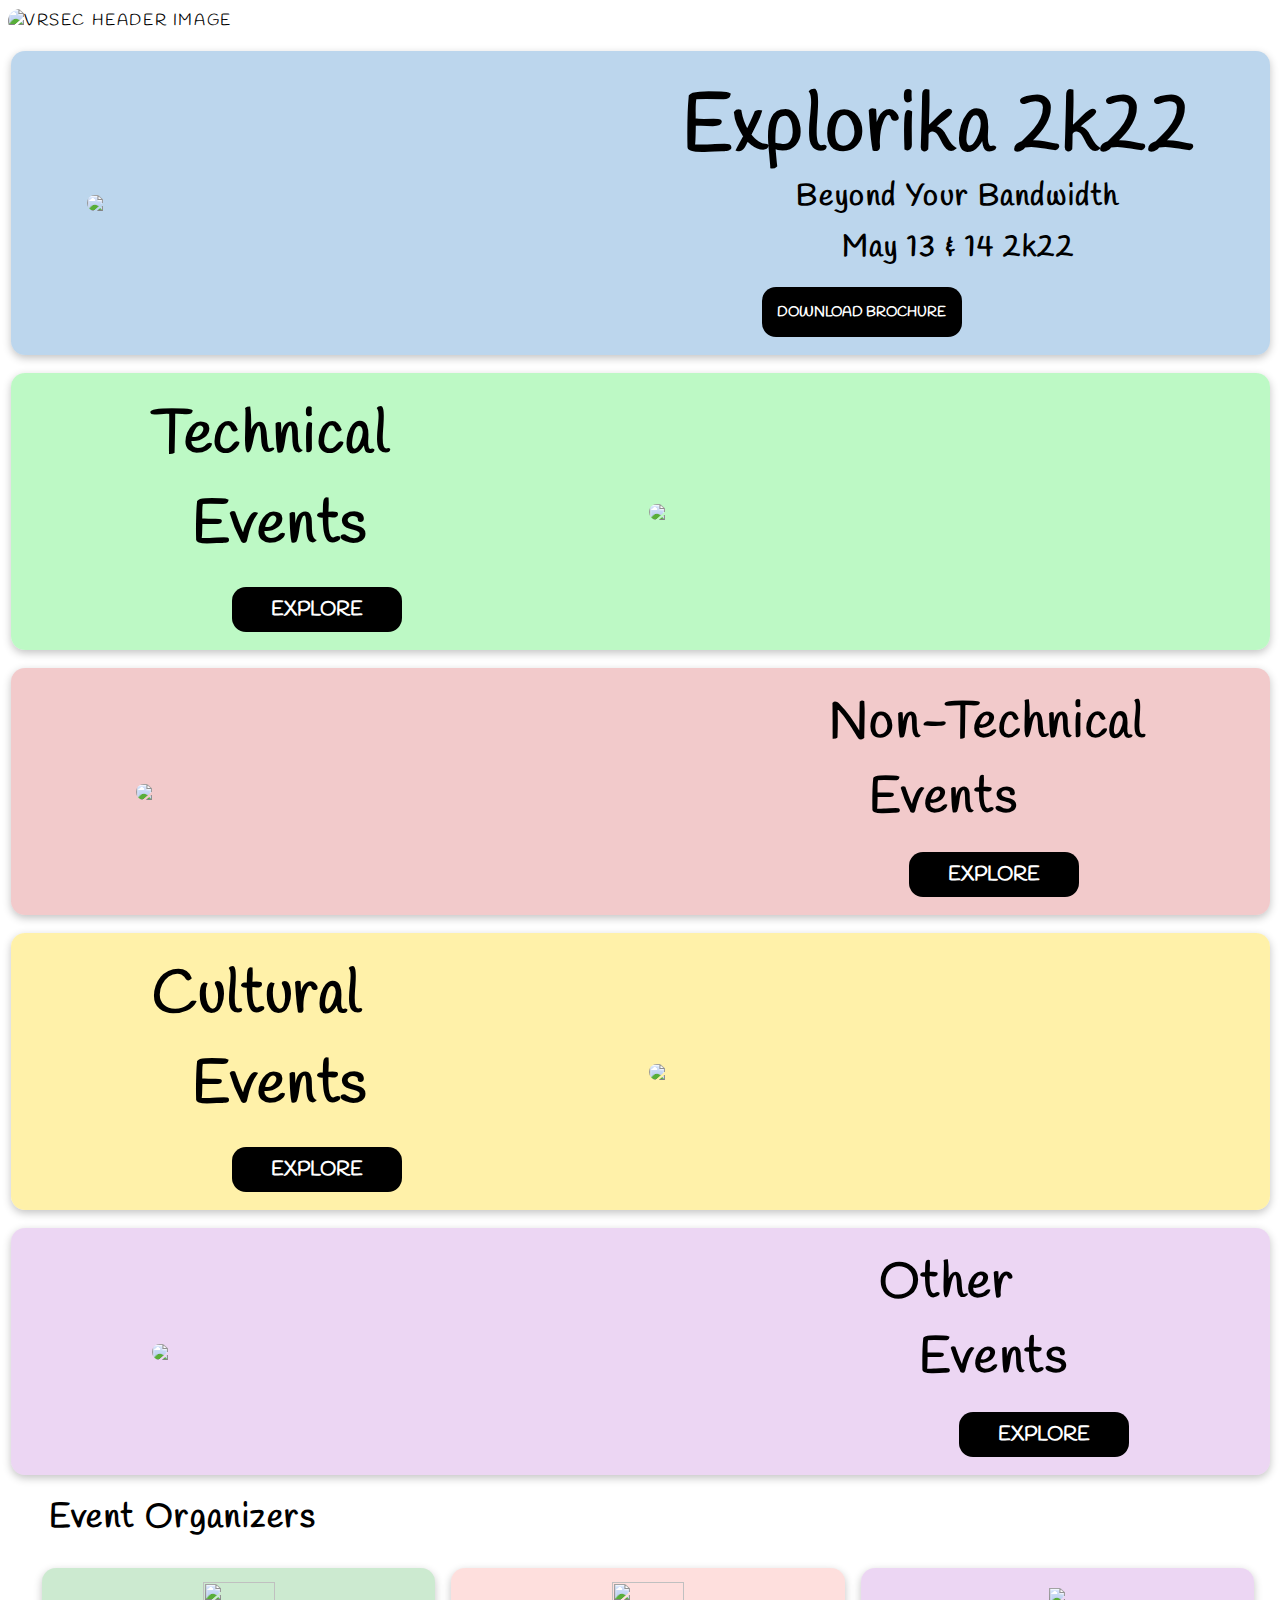
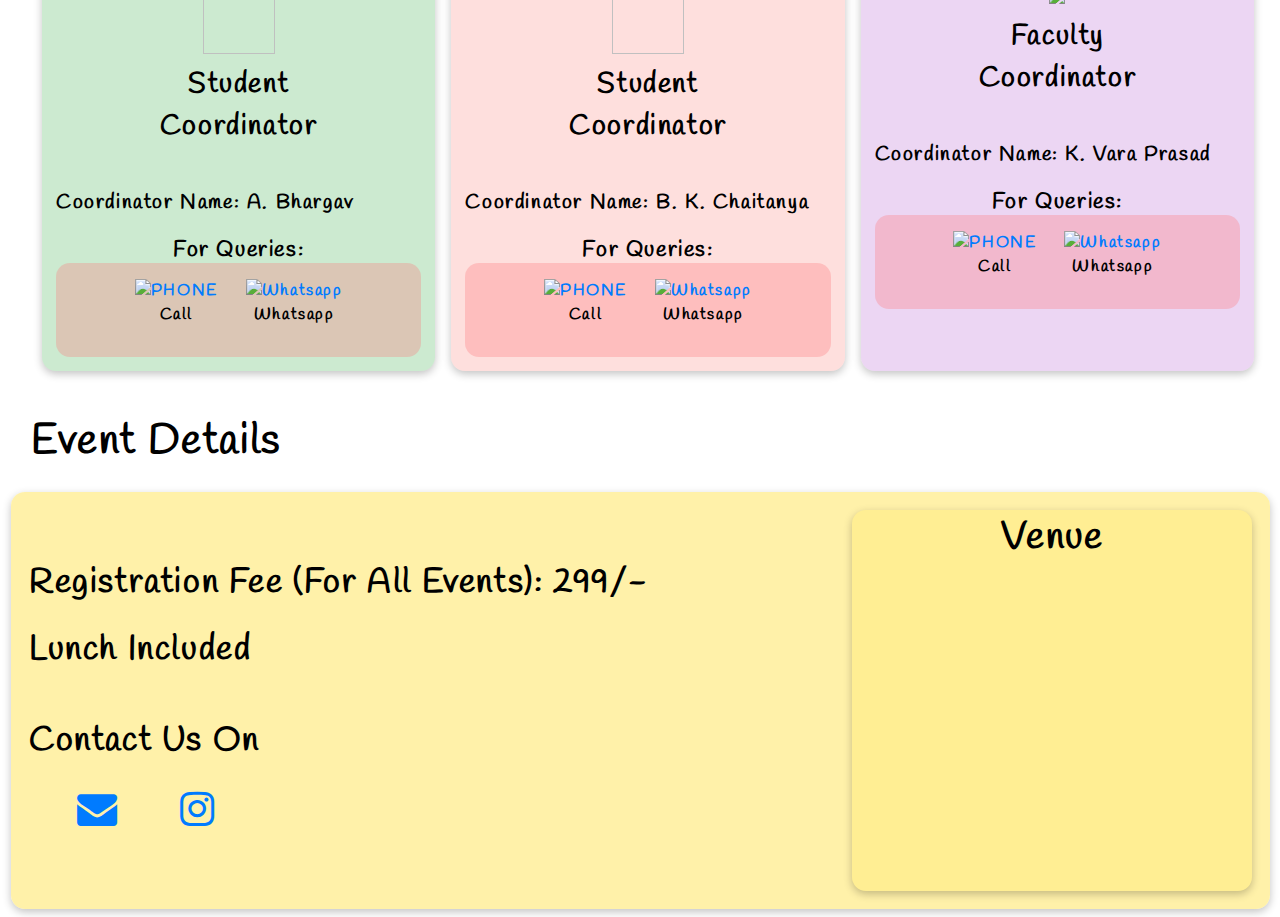
==== index.html @ aaa84efe "Update index.html" ====
<!DOCTYPE html>
<html lang="en">

<head>
    <meta charset="utf-8">
    <meta http-equiv="X-UA-Compatible" content="IE=edge">
    <script src="https://code.jquery.com/jquery-3.5.1.slim.min.js" integrity="sha384-DfXdz2htPH0lsSSs5nCTpuj/zy4C+OGpamoFVy38MVBnE+IbbVYUew+OrCXaRkfj" crossorigin="anonymous"></script>
    <script src="https://cdn.jsdelivr.net/npm/popper.js@1.16.1/dist/umd/popper.min.js" integrity="sha384-9/reFTGAW83EW2RDu2S0VKaIzap3H66lZH81PoYlFhbGU+6BZp6G7niu735Sk7lN" crossorigin="anonymous"></script>
    <script src="https://stackpath.bootstrapcdn.com/bootstrap/4.5.2/js/bootstrap.min.js" integrity="sha384-B4gt1jrGC7Jh4AgTPSdUtOBvfO8shuf57BaghqFfPlYxofvL8/KUEfYiJOMMV+rV" crossorigin="anonymous"></script>
    <link href="https://fonts.googleapis.com/icon?family=Material+Icons" rel="stylesheet">
    <link href="https://fonts.googleapis.com/css?family=Handlee" rel="stylesheet">
    <link rel="stylesheet" href="https://stackpath.bootstrapcdn.com/bootstrap/4.5.2/css/bootstrap.min.css" integrity="sha384-JcKb8q3iqJ61gNV9KGb8thSsNjpSL0n8PARn9HuZOnIxN0hoP+VmmDGMN5t9UJ0Z" crossorigin="anonymous">
    <link rel="stylesheet" href="https://cdnjs.cloudflare.com/ajax/libs/font-awesome/4.7.0/css/font-awesome.min.css">
    <link rel="icon" type="image/png" href="https://img.icons8.com/external-flaticons-lineal-color-flat-icons/64/000000/external-festive-filmmaking-flaticons-lineal-color-flat-icons.png">
    <link rel="stylesheet" href="styleshome.css">
    <title>EXPLORIKA 2K22</title>
</head>

<body>
    <div class="container1">
        <div>
            <a>
                <img alt='VRSEC HEADER IMAGE' src='https://blogger.googleusercontent.com/img/b/R29vZ2xl/AVvXsEiseJN3YlOg0szMYJtjhSxl8MMRbQJvWcuc4gnte_iqrexrRraMHjdnx_qke2piwVZI9RpwYdIj3yaXx3wtwtPIAVUpO06EJ_PEae1AbCoqxCRdgP6hBtqL8dFMpv-gBQtTqnFdGPZ5Mf1OXoybWykHv2mpd8AtCUH7AiaIv4mUp1xWMFlHX9UEsaFV/s16000/VRSEC_Main-Header45453.png'
                    class="header-footer-image" />
            </a>
        </div>
        <div class="container1 col">
            <div class="event-container" style="background: rgba(121, 173, 220, 0.5);">
                <div>
                    <img src="https://blogger.googleusercontent.com/img/b/R29vZ2xl/AVvXsEgK8hL9SvPHEc-A6uRZonkWLOx_7LtKXhK9jrqochSyz4puIkIk5JF-ebbLeUOtIyiDS8NS_JohdfRwV8HiBQOioJ1J7xPtxe4pwMIYhMvrQo_UdPm1yytleMgvtDGCsGF_cZJdPI_f6v-M1Nri8y6sW_BT9GVL7yX4rjSHxmKri-mbZIw_Ib8U8wz2/s16000/Untitled%20design%20(1).png"
                        class="explorika-image" />
                </div>
                <div>
                    <p class="explorika-heading">Explorika 2k22</p>
                    <p style="margin:-30px;"></p>
                    <p class="tagline"><span class="tab-space"></span>Beyond Your Bandwidth</p>
                    <p style="margin:-10px;"></p>
                    <p class="tagline"><span class="tab-space"></span>May 13 & 14 2k22</p>
                    <div>
                        <a href="#">
                            <span class="tab-space"></span><span class="tab-space"></span><button class="brochure-button">DOWNLOAD BROCHURE</button>
                        </a>
                    </div>

                </div>
            </div>

            <div class="event-container" style="background: rgba(173, 247, 182, 0.8);">
                <div>
                    <p class="technical-heading">Technical<br><span class="tab-space"></span>Events</p>
                    <div>
                        <a href="./technical.html">
                            <span class="tab-space"></span><span class="tab-space"></span><button class="register-button">EXPLORE</button>
                        </a>
                    </div>
                </div>
                <div>
                    <img src="https://blogger.googleusercontent.com/img/b/R29vZ2xl/AVvXsEjKWUaHV4GO7ZQwLr45RFNsDUI5sBO9aUvr-Qa7i0i-hpCYA282AewsdCykGqkQ-r_fELmYAek8sxG08w6-mrDBweGg7Tza8t5bQnLuYR0Xv6Bw9PBnLJXIhAMBdATmDAaWX2FBS8z6t67sh2sXWiRRAzpmnS2P5LeUMhoGO2HLof0LhhYj3sAd7pRc/s16000/Untitled%20(5157%20%C3%97%203438%20px).png"
                        class="explorika-image" />
                </div>
            </div>

            <div class="event-container" style="background: rgba(230, 149, 151, 0.5);">
                <div>
                    <img src="https://blogger.googleusercontent.com/img/b/R29vZ2xl/AVvXsEhtDLlL1c0ie-XWtRbZpXW5l4YiLq5dQcKr7Ydf5i2U7SjVHozJBL6mCwNxn_34yQZ10xJ3_vBli2dB15Tu_ZAnjcQAl9FbXPV_ajgYu6GWbz9xf8UsZF8gyJ0gi8OrkdT5c78sv59WxmDRHVr6jM79ylQYOkXxW8-FGAt_Ho0mRV0-UMMKvCQhxFX4/s16000/Untitled%20(5157%20%C3%97%203438%20px)%20(4).png"
                        class="explorika-image" />
                </div>
                <div>
                    <p class="technical-heading" style="font-size: 50px;">Non-Technical<br><span class="tab-space"></span>Events</p>
                    <div>
                        <a href="./non-technical.html">
                            <span class="tab-space"></span><span class="tab-space"></span><button class="register-button">EXPLORE</button>
                        </a>
                    </div>
                </div>
            </div>

            <div class="event-container" style="background: rgba(255, 238, 147, 0.8);">
                <div>
                    <p class="technical-heading">Cultural<br><span class="tab-space"></span>Events</p>
                    <div>
                        <a href="./cultural.html">
                            <span class="tab-space"></span><span class="tab-space"></span><button class="register-button">EXPLORE</button>
                        </a>
                    </div>
                </div>
                <div>
                    <img src="https://blogger.googleusercontent.com/img/b/R29vZ2xl/AVvXsEg-SY9p3i26j72lOrFMKHB3nO4034YtlfC79DdOHZO1A7LXErewjt48GOPnJo0AAXKamU8kOVN7HndVOskzKmmQTWGN2kGHhQgMBEaZyiiTaJyxKU9B-Bp3jpcMlasuNEUZdx160t7B_rGRtjQ6-L69RDzuO5l4nW_qYuW56Uqc6sMXp0Sm0ylnsm_Q/s16000/Untitled%20(5157%20%C3%97%203438%20px)%20(2).png"
                        class="explorika-image" />
                </div>
            </div>

            <div class="event-container" style="background: rgba(208, 153, 226, 0.4);">
                <div>
                    <img src="https://blogger.googleusercontent.com/img/b/R29vZ2xl/AVvXsEjPINajBgaovZsbRL4ZuzDicwOGWPdL5WfLnBbTNQbbEd6dJDODKmX6vSYGyQdgHXh7wvkCj0PaFAeQzskYZQ8HcQqtEJ8c-EiQYDJAYt3xV_rZXiTrlsUDhJijbvgazXsmulj0L6q6qUM33kM6_4I8CTf37n7PowMnCjFUSRKVYYgjf7Tv3NEi82ia/s16000/Untitled%20design%20(2).png"
                        class="explorika-image" />
                </div>
                <div>
                    <p class="technical-heading" style="font-size: 50px;">Other<br><span class="tab-space"></span>Events</p>
                    <div>
                        <a href="./other.html">
                            <span class="tab-space"></span><span class="tab-space"></span><button class="register-button">EXPLORE</button>
                        </a>
                    </div>
                </div>
            </div>

            <!--EVENT ORANIZERS-->
            <div class="technical-events-container" id="EVENT-ORANIZERS">
                <p class="technical-events-container-heading">Event Organizers</p>
                <div class="row">
                    <div class="event-cards col" style="background: rgba(0, 151, 19, 0.2);">
                        <div>
                            <img src="https://blogger.googleusercontent.com/img/b/R29vZ2xl/AVvXsEhsW-2Yw6yNBRoUYpCvlkcT2wTu7hhLuBvMIJB8kWveekdMgQA-MVIawSSfBaLeHRDf1_UGwBWqxoEUtURL_vt0Qrdhj4GOAQ9BpU7fsGwYecUyKPrw2IVst17gmbsxyi9Qchv9pfxwQ2N9Ntk5BhnKu45qVC4GFJP4F3KWEFVV-b5uVgLhoRcL4i9K/s16000/graduating-student.png"
                                class="event-card-icons">
                        </div>
                        <p style="margin:10px;"></p>
                        <p class="cards-container-heading">Student<br>Coordinator</p>
                        <br>
                        <p class="cards-container-description">Coordinator Name: A. Bhargav</p>

                        <!--for queries-->
                        <div class="cards-forqueries-container">
                            <p class="for-queries-heading">For Queries:</p>
                            <div class="for-queries-icons-container">
                                <div class="for-queries-icon-item">
                                    <a href="tel:+917659986662" target="_blank">
                                        <img alt='PHONE' src='https://img.icons8.com/fluency/48/000000/phone.png'>
                                    </a>
                                    <p>Call</p>
                                </div>
                                <div class="for-queries-icon-item">
                                    <a href="https://wa.me/+917659986662?text=Hii! I have a small query about *Explorika 2k22* can you please help me out." target="_blank">
                                        <img alt='Whatsapp' src='https://img.icons8.com/color/48/000000/whatsapp--v1.png' />
                                    </a>
                                    <p>Whatsapp</p>
                                </div>
                            </div>
                        </div>
                    </div>
                    <div class="event-cards col" style="background: rgba(251, 148, 143, 0.3);">
                        <div>
                            <img src="https://blogger.googleusercontent.com/img/b/R29vZ2xl/AVvXsEhsW-2Yw6yNBRoUYpCvlkcT2wTu7hhLuBvMIJB8kWveekdMgQA-MVIawSSfBaLeHRDf1_UGwBWqxoEUtURL_vt0Qrdhj4GOAQ9BpU7fsGwYecUyKPrw2IVst17gmbsxyi9Qchv9pfxwQ2N9Ntk5BhnKu45qVC4GFJP4F3KWEFVV-b5uVgLhoRcL4i9K/s16000/graduating-student.png"
                                class="event-card-icons">
                        </div>
                        <p style="margin:10px;"></p>
                        <p class="cards-container-heading">Student<br>Coordinator</p>
                        <br>
                        <p class="cards-container-description">Coordinator Name: B. K. Chaitanya</p>
                        <!--for queries-->
                        <div class="cards-forqueries-container">
                            <p class="for-queries-heading">For Queries:</p>
                            <div class="for-queries-icons-container">
                                <div class="for-queries-icon-item">
                                    <a href="tel:+918919475201" target="_blank">
                                        <img alt='PHONE' src='https://img.icons8.com/fluency/48/000000/phone.png'>
                                    </a>
                                    <p>Call</p>
                                </div>
                                <div class="for-queries-icon-item">
                                    <a href="https://wa.me/+918919475201?text=Hii! I have a small query about *Explorika 2k22* can you please help me out." target="_blank">
                                        <img alt='Whatsapp' src='https://img.icons8.com/color/48/000000/whatsapp--v1.png' />
                                    </a>
                                    <p>Whatsapp</p>
                                </div>
                            </div>
                        </div>
                    </div>
                    <div class="event-cards col" style="background: rgba(208, 153, 226, 0.4);">
                        <div>
                            <img src="https://img.icons8.com/external-nawicon-flat-nawicon/70/000000/external-teacher-back-to-school-nawicon-flat-nawicon.png">
                        </div>
                        <p style="margin:10px;"></p>
                        <p class="cards-container-heading">Faculty<br>Coordinator</p>
                        <br>
                        <p class="cards-container-description">Coordinator Name: K. Vara Prasad</p>
                        <!--for queries-->
                        <div class="cards-forqueries-container">
                            <p class="for-queries-heading">For Queries:</p>
                            <div class="for-queries-icons-container">
                                <div class="for-queries-icon-item">
                                    <a href="tel:+919492980040" target="_blank">
                                        <img alt='PHONE' src='https://img.icons8.com/fluency/48/000000/phone.png'>
                                    </a>
                                    <p>Call</p>
                                </div>
                                <div class="for-queries-icon-item">
                                    <a href="https://wa.me/+919492980040?text=Sir, I have a small query about *Explorika 2k22* can you please help me out." target="_blank">
                                        <img alt='Whatsapp' src='https://img.icons8.com/color/48/000000/whatsapp--v1.png' />
                                    </a>
                                    <p>Whatsapp</p>
                                </div>
                            </div>
                        </div>
                    </div>
                </div>
            </div>
            <p style="font-size: 42px; font-weight: bold;">Event Details</p>
            <div class="event-details-container" style="background: rgba(255, 238, 147, 0.8);">
                <div>
                    <p style="font-size: 34px; font-weight: bold;">Registration Fee (For All Events): 299/-</p>
                    <p style="font-size: 34px; font-weight: bold;">Lunch Included</p>
                    <br>
                    <p style="font-size: 34px; font-weight: bold;">Contact Us On</p>
                    <div class="contact-icons">
                        <span class="tab-space"></span><a class="mail" href="mailto:explorika2k22@gmail.com" target="_blank"><i class="fa fa-envelope" aria-hidden="true"></i></a><span class="tab-space"></span>
                        <a class="ins " href="https://www.instagram.com/explorika2k22/" target="_blank"><i class="fa fa-instagram " aria-hidden="true "></i></a>
                    </div>
                </div>
                <div style="background: rgba(255, 238, 147, 1); box-shadow: rgba(0, 0, 0, 0.24) 0px 3px 8px; border-radius: 14px;">
                    <p style="font-size: 38px; font-weight: bold; text-align: center;">Venue</p>
                    <iframe class="location" src="https://www.google.com/maps/embed?pb=!1m18!1m12!1m3!1d3825.8280947380645!2d80.69034111422923!3d16.484239932562108!2m3!1f0!2f0!3f0!3m2!1i1024!2i768!4f13.1!3m3!1m2!1s0x3a35fb1114035ebd%3A0xa8758fe94eff1a9d!2sVelagapudi%20Ramakrishna%20Siddhartha%20Engineering%20College!5e0!3m2!1sen!2sin!4v1650870693905!5m2!1sen!2sin "
                        width="400" height="300" style="border:0; " allowfullscreen=" " loading="lazy " referrerpolicy="no-referrer-when-downgrade"></iframe>
                </div>
            </div>
        </div>
    </div>
</body>

</html>
---- styleshome.css ----
@import url('https://fonts.googleapis.com/css2?family=Bree+Serif&family=Caveat:wght@400;700&family=Lobster&family=Monoton&family=Open+Sans:ital,wght@0,400;0,700;1,400;1,700&family=Playfair+Display+SC:ital,wght@0,400;0,700;1,700&family=Playfair+Display:ital,wght@0,400;0,700;1,700&family=Roboto:ital,wght@0,400;0,700;1,400;1,700&family=Source+Sans+Pro:ital,wght@0,400;0,700;1,700&family=Work+Sans:ital,wght@0,400;0,700;1,700&display=swap');
html {
    scroll-behavior: smooth;
}

body {
    color: #000000;
    background-color: #ffffff;
    font-family: Handlee;
    letter-spacing: 0.1em;
    background-repeat: no-repeat;
    background-attachment: fixed;
    background-image: url('https://1.bp.blogspot.com/-TEafUuqpP2g/YTIOvr_T2lI/AAAAAAAA7Fw/rJRYqb9iqZc5WbBtIdIF_OrGYBr5gvmAgCLcBGAsYHQ/s16000/bg.png');
}

.header-footer-image {
    width: 100%;
    height: auto;
    border-radius: 14px;
    user-select: none;
}

.b-center {
    text-align: justify;
}

.register-button {
    color: #ffffff;
    background-color: #000000;
    height: 45px;
    width: 170px;
    font-size: 20px;
    text-align: center;
    font-weight: bold;
    border-radius: 14px;
    border-width: 0px;
    vertical-align: middle;
    text-decoration: none;
    user-select: none;
}

.container1 {
    margin: 8px;
}

.explorika-container {
    background-color: #333333;
    color: #ffffff;
    padding: 24px;
    font-size: 80px;
    font-weight: bold;
    border-radius: 14px;
    margin: 14px;
    margin-top: 24px;
    vertical-align: middle;
    justify-content: space-between;
    background: inherit;
}

.explorika-heading {
    font-size: 80px;
    font-weight: bold;
}

.technical-heading {
    font-size: 60px;
    font-weight: bold;
}

.tagline {
    font-size: 30px;
    font-weight: bold;
    text-align: center;
}

.tab-space {
    display: inline-block;
    margin-left: 40px;
}

.explorika-image {
    width: 30em;
    float: left;
    border-radius: 14px;
    user-select: none;
    -webkit-animation: mover 2s infinite alternate;
    animation: mover 2s infinite alternate;
}

.event-container {
    display: flex;
    justify-content: space-around;
    align-items: center;
    border-radius: 14px;
    margin-left: -20px;
    margin-right: -5px;
    padding: 18px;
    margin-top: 18px;
    box-shadow: rgba(0, 0, 0, 0.24) 0px 3px 8px;
}

.coordinators {
    background-color: aqua;
    margin-left: -20px;
    margin-right: -5px;
    align-items: center;
    border-radius: 14px;
}

.technical-events-container-heading {
    font-size: 34px;
    font-weight: bold;
}

.technical-events-container {
    padding: 18px;
    border-radius: 14px;
    font-weight: bold;
    margin-bottom: 14px;
}

.event-cards {
    border-radius: 14px;
    margin: 8px;
    text-align: center;
    vertical-align: middle;
    font-weight: bold;
    padding: 14px;
    box-shadow: rgba(0, 0, 0, 0.24) 0px 3px 8px;
}

.event-card-icons {
    height: 4.5em;
    width: 4.5rem;
    user-select: none;
}

.cards-container-heading {
    font-size: 28px;
    font-weight: bold;
}

.cards-container-description {
    font-size: 20px;
    font-weight: bold;
    text-align: left;
}

.cards-forqueries-container {
    font-size: 16px;
    font-weight: bold;
    margin-top: 14px;
    user-select: none;
}

.for-queries-heading {
    font-size: 22px;
    font-weight: bold;
}

.for-queries-icons-container {
    list-style: none;
    display: flex;
    align-items: center;
    justify-content: center;
    background-color: rgba(255, 116, 119, 0.3);
    margin-top: -20px;
    border-radius: 14px;
}

.for-queries-icon-item {
    padding: 14px;
    text-align: center;
}

.location {
    border-radius: 18px;
    padding: 8px;
    user-select: none;
}

.event-details-container {
    display: flex;
    justify-content: space-between;
    align-items: center;
    border-radius: 14px;
    margin-left: -20px;
    margin-right: -5px;
    padding: 18px;
    margin-top: 18px;
    box-shadow: rgba(0, 0, 0, 0.24) 0px 3px 8px;
}

.brochure-button {
    color: #ffffff;
    background-color: #000000;
    height: 50px;
    width: 200px;
    font-size: 14px;
    text-align: center;
    font-weight: bold;
    border-radius: 14px;
    border-width: 0px;
    vertical-align: middle;
    text-decoration: none;
    user-select: none;
}

.contact-icons {
    text-align: left;
    user-select: none;
}

.ins {
    margin: 8px;
    font-size: 40px;
}

.mail {
    margin: 8px;
    font-size: 40px;
}

@-webkit-keyframes mover {
    0% {
        transform: translateY(0);
    }
    100% {
        transform: translateY(-20px);
    }
}

@keyframes mover {
    0% {
        transform: translateY(0);
    }
    100% {
        transform: translateY(-20px);
    }
}
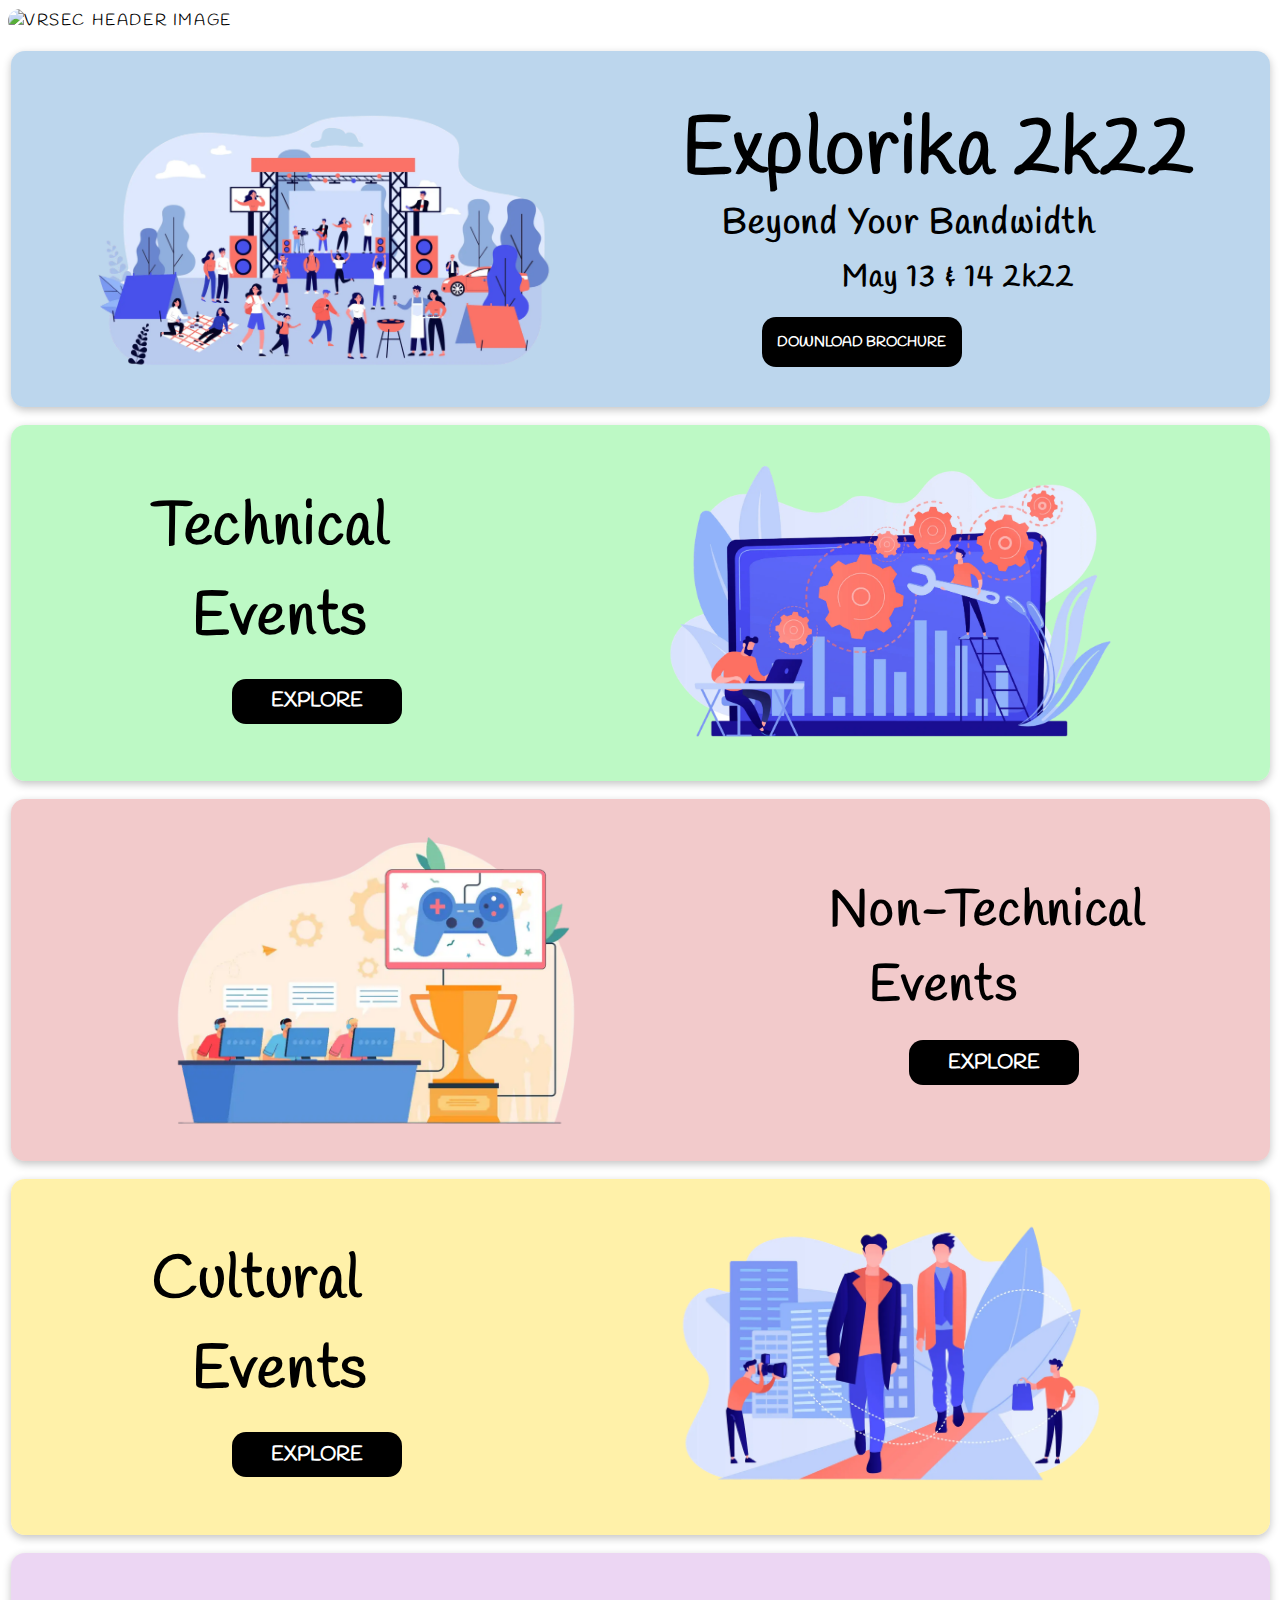
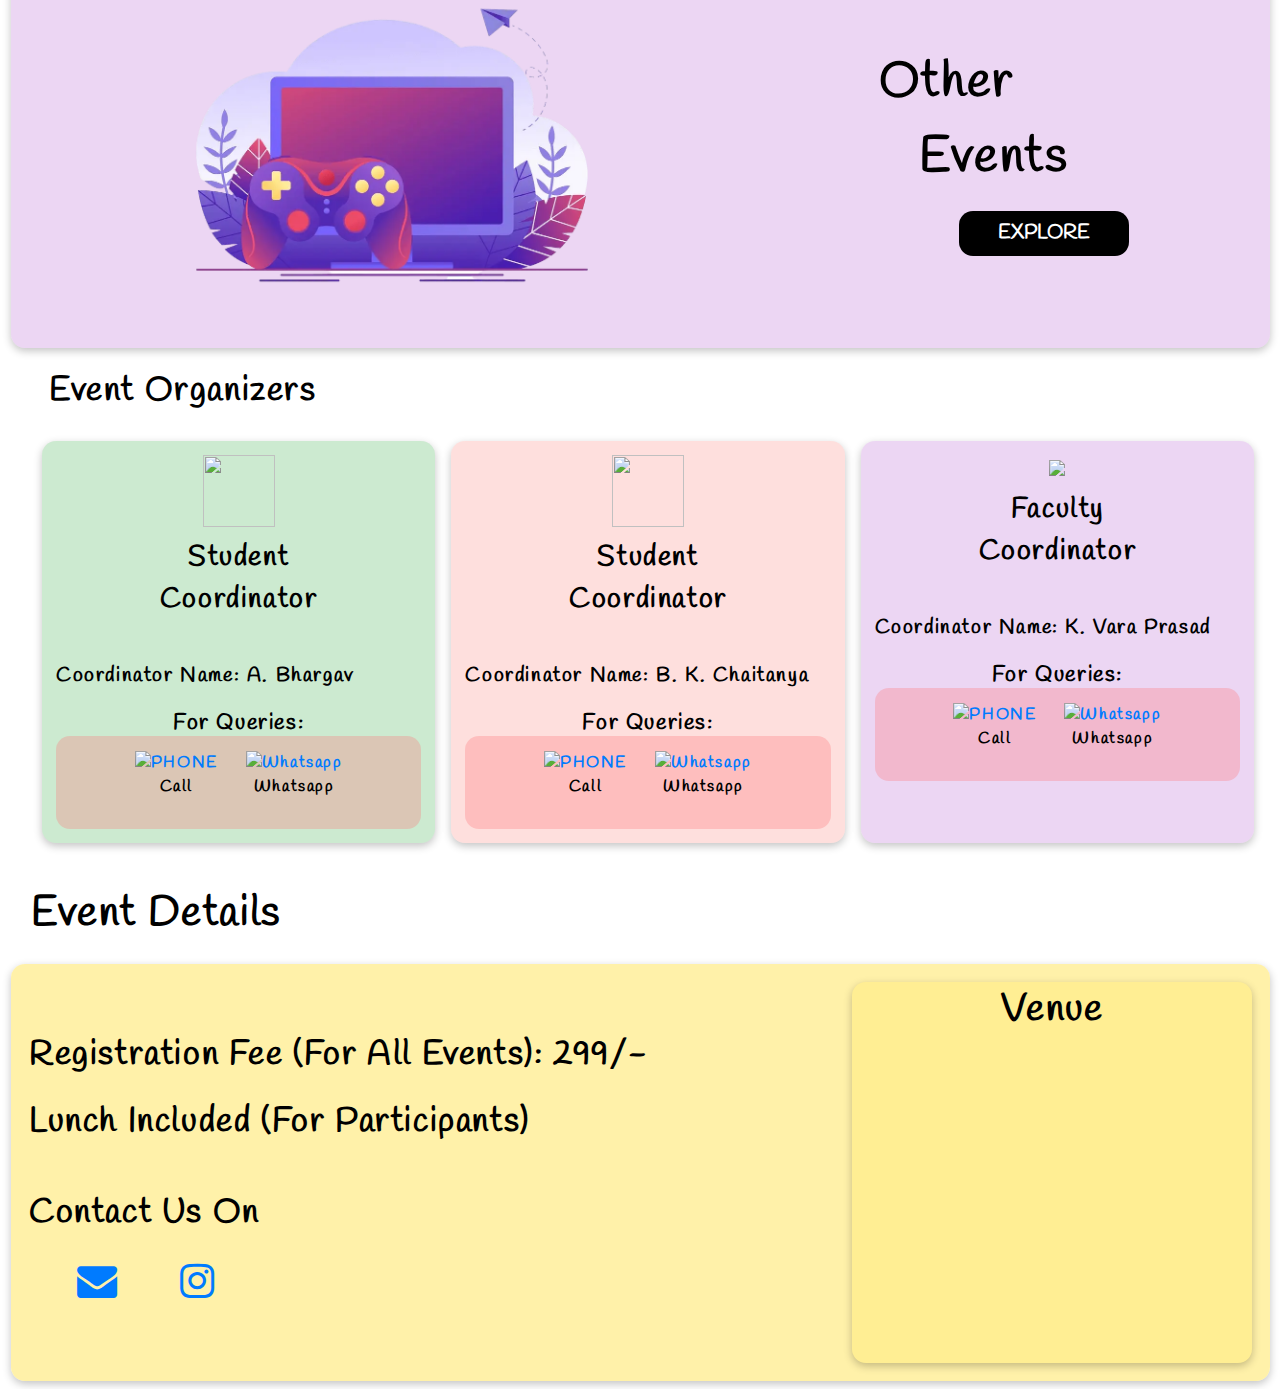
==== commit efc0dda2: "Update index.html" ====
--- a/index.html
+++ b/index.html
@@ -26,14 +26,13 @@
         </div>
         <div class="container1 col">
             <div class="event-container" style="background: rgba(121, 173, 220, 0.5);">
-                <div>
-                    <img src="https://blogger.googleusercontent.com/img/b/R29vZ2xl/AVvXsEgK8hL9SvPHEc-A6uRZonkWLOx_7LtKXhK9jrqochSyz4puIkIk5JF-ebbLeUOtIyiDS8NS_JohdfRwV8HiBQOioJ1J7xPtxe4pwMIYhMvrQo_UdPm1yytleMgvtDGCsGF_cZJdPI_f6v-M1Nri8y6sW_BT9GVL7yX4rjSHxmKri-mbZIw_Ib8U8wz2/s16000/Untitled%20design%20(1).png"
-                        class="explorika-image" />
-                </div>
+                <picture>
+                    <img src=".\explorika.webp" class="explorika-image" />
+                </picture>
                 <div>
                     <p class="explorika-heading">Explorika 2k22</p>
                     <p style="margin:-30px;"></p>
-                    <p class="tagline"><span class="tab-space"></span>Beyond Your Bandwidth</p>
+                    <p style="font-size: 35px; font-weight: bold;"><span class="tab-space"></span>Beyond Your Bandwidth</p>
                     <p style="margin:-10px;"></p>
                     <p class="tagline"><span class="tab-space"></span>May 13 & 14 2k22</p>
                     <div>
@@ -54,17 +53,15 @@
                         </a>
                     </div>
                 </div>
-                <div>
-                    <img src="https://blogger.googleusercontent.com/img/b/R29vZ2xl/AVvXsEjKWUaHV4GO7ZQwLr45RFNsDUI5sBO9aUvr-Qa7i0i-hpCYA282AewsdCykGqkQ-r_fELmYAek8sxG08w6-mrDBweGg7Tza8t5bQnLuYR0Xv6Bw9PBnLJXIhAMBdATmDAaWX2FBS8z6t67sh2sXWiRRAzpmnS2P5LeUMhoGO2HLof0LhhYj3sAd7pRc/s16000/Untitled%20(5157%20%C3%97%203438%20px).png"
-                        class="explorika-image" />
-                </div>
+                <picture>
+                    <img src=".\technical.webp" class="explorika-image" />
+                </picture>
             </div>
 
             <div class="event-container" style="background: rgba(230, 149, 151, 0.5);">
-                <div>
-                    <img src="https://blogger.googleusercontent.com/img/b/R29vZ2xl/AVvXsEhtDLlL1c0ie-XWtRbZpXW5l4YiLq5dQcKr7Ydf5i2U7SjVHozJBL6mCwNxn_34yQZ10xJ3_vBli2dB15Tu_ZAnjcQAl9FbXPV_ajgYu6GWbz9xf8UsZF8gyJ0gi8OrkdT5c78sv59WxmDRHVr6jM79ylQYOkXxW8-FGAt_Ho0mRV0-UMMKvCQhxFX4/s16000/Untitled%20(5157%20%C3%97%203438%20px)%20(4).png"
-                        class="explorika-image" />
-                </div>
+                <picture>
+                    <img src=".\non-technical.webp" class="explorika-image" />
+                </picture>
                 <div>
                     <p class="technical-heading" style="font-size: 50px;">Non-Technical<br><span class="tab-space"></span>Events</p>
                     <div>
@@ -84,17 +81,15 @@
                         </a>
                     </div>
                 </div>
-                <div>
-                    <img src="https://blogger.googleusercontent.com/img/b/R29vZ2xl/AVvXsEg-SY9p3i26j72lOrFMKHB3nO4034YtlfC79DdOHZO1A7LXErewjt48GOPnJo0AAXKamU8kOVN7HndVOskzKmmQTWGN2kGHhQgMBEaZyiiTaJyxKU9B-Bp3jpcMlasuNEUZdx160t7B_rGRtjQ6-L69RDzuO5l4nW_qYuW56Uqc6sMXp0Sm0ylnsm_Q/s16000/Untitled%20(5157%20%C3%97%203438%20px)%20(2).png"
-                        class="explorika-image" />
-                </div>
+                <picture>
+                    <img src=".\cultural.webp" class="explorika-image" />
+                </picture>
             </div>
 
             <div class="event-container" style="background: rgba(208, 153, 226, 0.4);">
-                <div>
-                    <img src="https://blogger.googleusercontent.com/img/b/R29vZ2xl/AVvXsEjPINajBgaovZsbRL4ZuzDicwOGWPdL5WfLnBbTNQbbEd6dJDODKmX6vSYGyQdgHXh7wvkCj0PaFAeQzskYZQ8HcQqtEJ8c-EiQYDJAYt3xV_rZXiTrlsUDhJijbvgazXsmulj0L6q6qUM33kM6_4I8CTf37n7PowMnCjFUSRKVYYgjf7Tv3NEi82ia/s16000/Untitled%20design%20(2).png"
-                        class="explorika-image" />
-                </div>
+                <picture>
+                    <img src=".\other-events.webp" class="explorika-image" />
+                </picture>
                 <div>
                     <p class="technical-heading" style="font-size: 50px;">Other<br><span class="tab-space"></span>Events</p>
                     <div>
@@ -199,7 +194,7 @@
             <div class="event-details-container" style="background: rgba(255, 238, 147, 0.8);">
                 <div>
                     <p style="font-size: 34px; font-weight: bold;">Registration Fee (For All Events): 299/-</p>
-                    <p style="font-size: 34px; font-weight: bold;">Lunch Included</p>
+                    <p style="font-size: 34px; font-weight: bold;">Lunch Included (For Participants)</p>
                     <br>
                     <p style="font-size: 34px; font-weight: bold;">Contact Us On</p>
                     <div class="contact-icons">
@@ -209,8 +204,11 @@
                 </div>
                 <div style="background: rgba(255, 238, 147, 1); box-shadow: rgba(0, 0, 0, 0.24) 0px 3px 8px; border-radius: 14px;">
                     <p style="font-size: 38px; font-weight: bold; text-align: center;">Venue</p>
-                    <iframe class="location" src="https://www.google.com/maps/embed?pb=!1m18!1m12!1m3!1d3825.8280947380645!2d80.69034111422923!3d16.484239932562108!2m3!1f0!2f0!3f0!3m2!1i1024!2i768!4f13.1!3m3!1m2!1s0x3a35fb1114035ebd%3A0xa8758fe94eff1a9d!2sVelagapudi%20Ramakrishna%20Siddhartha%20Engineering%20College!5e0!3m2!1sen!2sin!4v1650870693905!5m2!1sen!2sin "
-                        width="400" height="300" style="border:0; " allowfullscreen=" " loading="lazy " referrerpolicy="no-referrer-when-downgrade"></iframe>
+                    <a href="https://g.page/VRSECV?share">
+                        <iframe class="location" src="https://www.google.com/maps/embed?pb=!1m18!1m12!1m3!1d3825.8280947380645!2d80.69034111422923!3d16.484239932562108!2m3!1f0!2f0!3f0!3m2!1i1024!2i768!4f13.1!3m3!1m2!1s0x3a35fb1114035ebd%3A0xa8758fe94eff1a9d!2sVelagapudi%20Ramakrishna%20Siddhartha%20Engineering%20College!5e0!3m2!1sen!2sin!4v1650870693905!5m2!1sen!2sin"
+                            width="400" height="300" style="border:0;" allowfullscreen=" " referrerpolicy="no-referrer-when-downgrade"></iframe>
+                    </a>
+
                 </div>
             </div>
         </div>
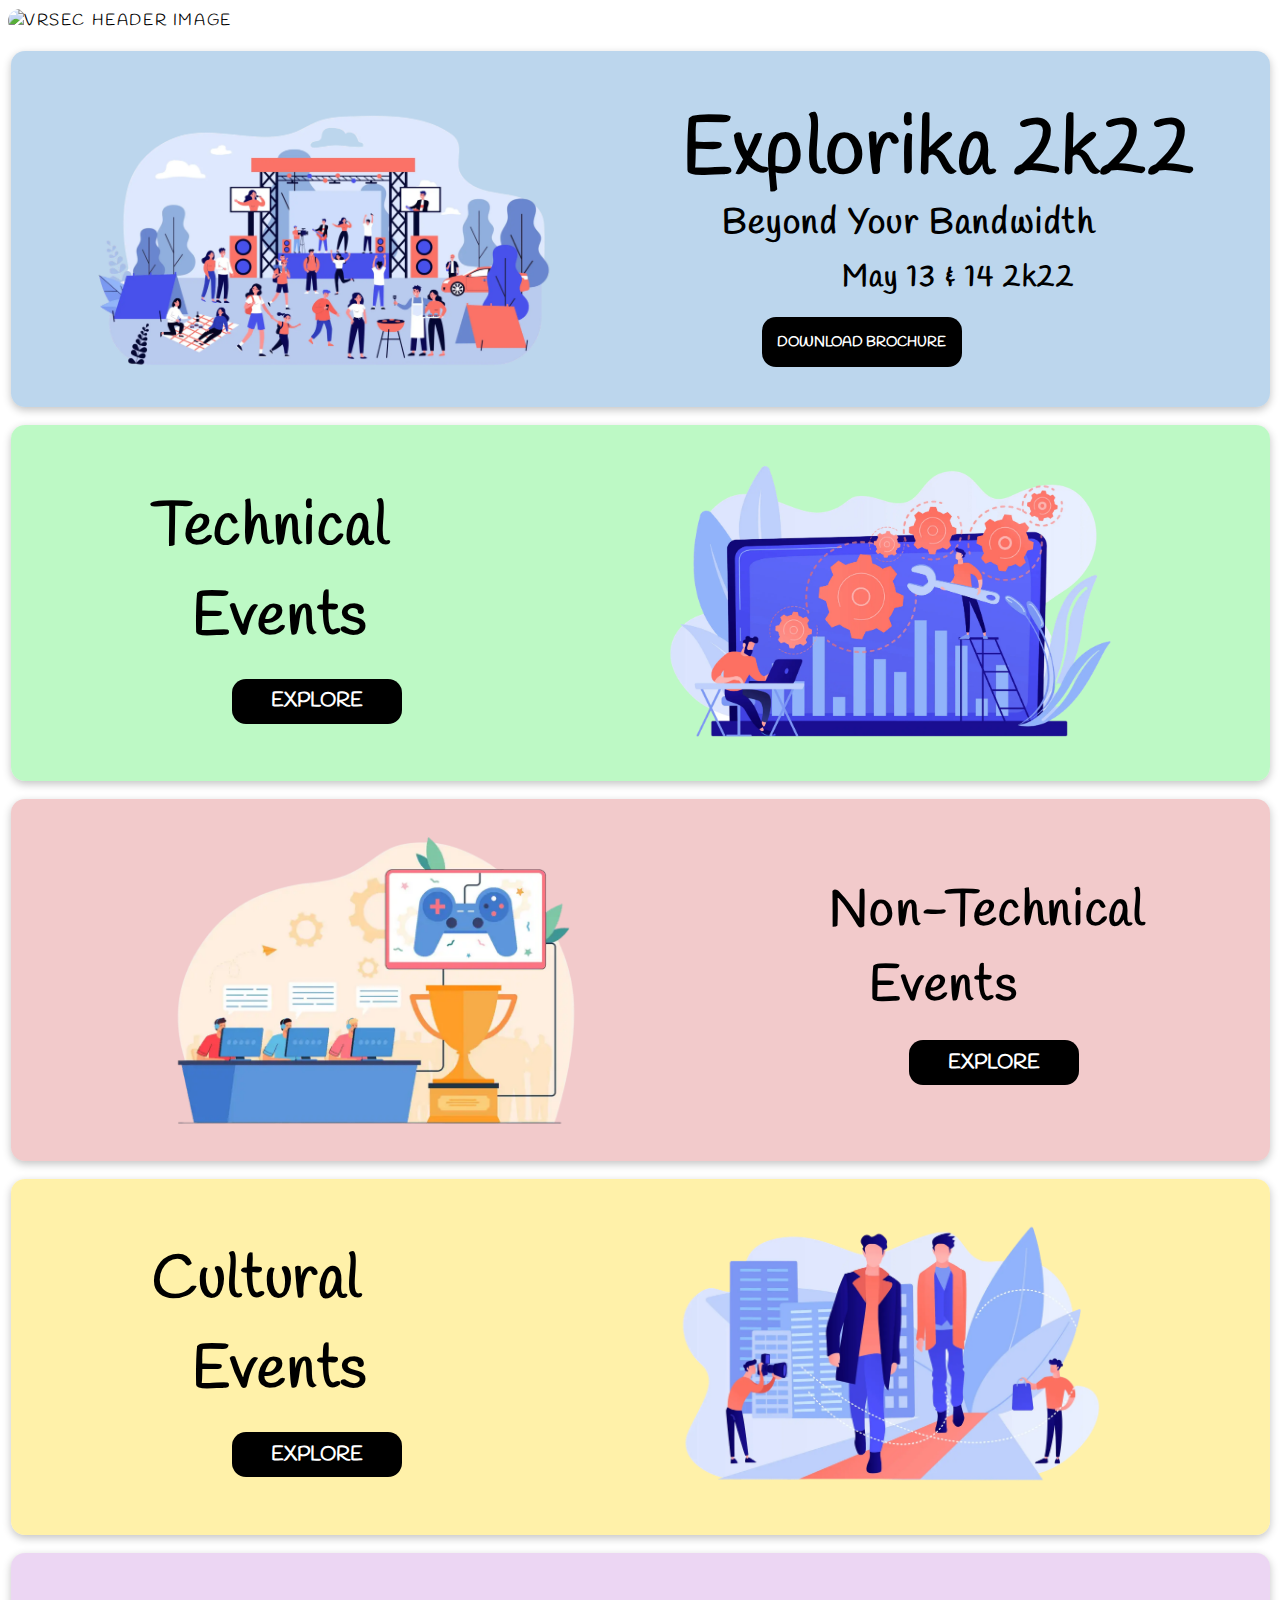
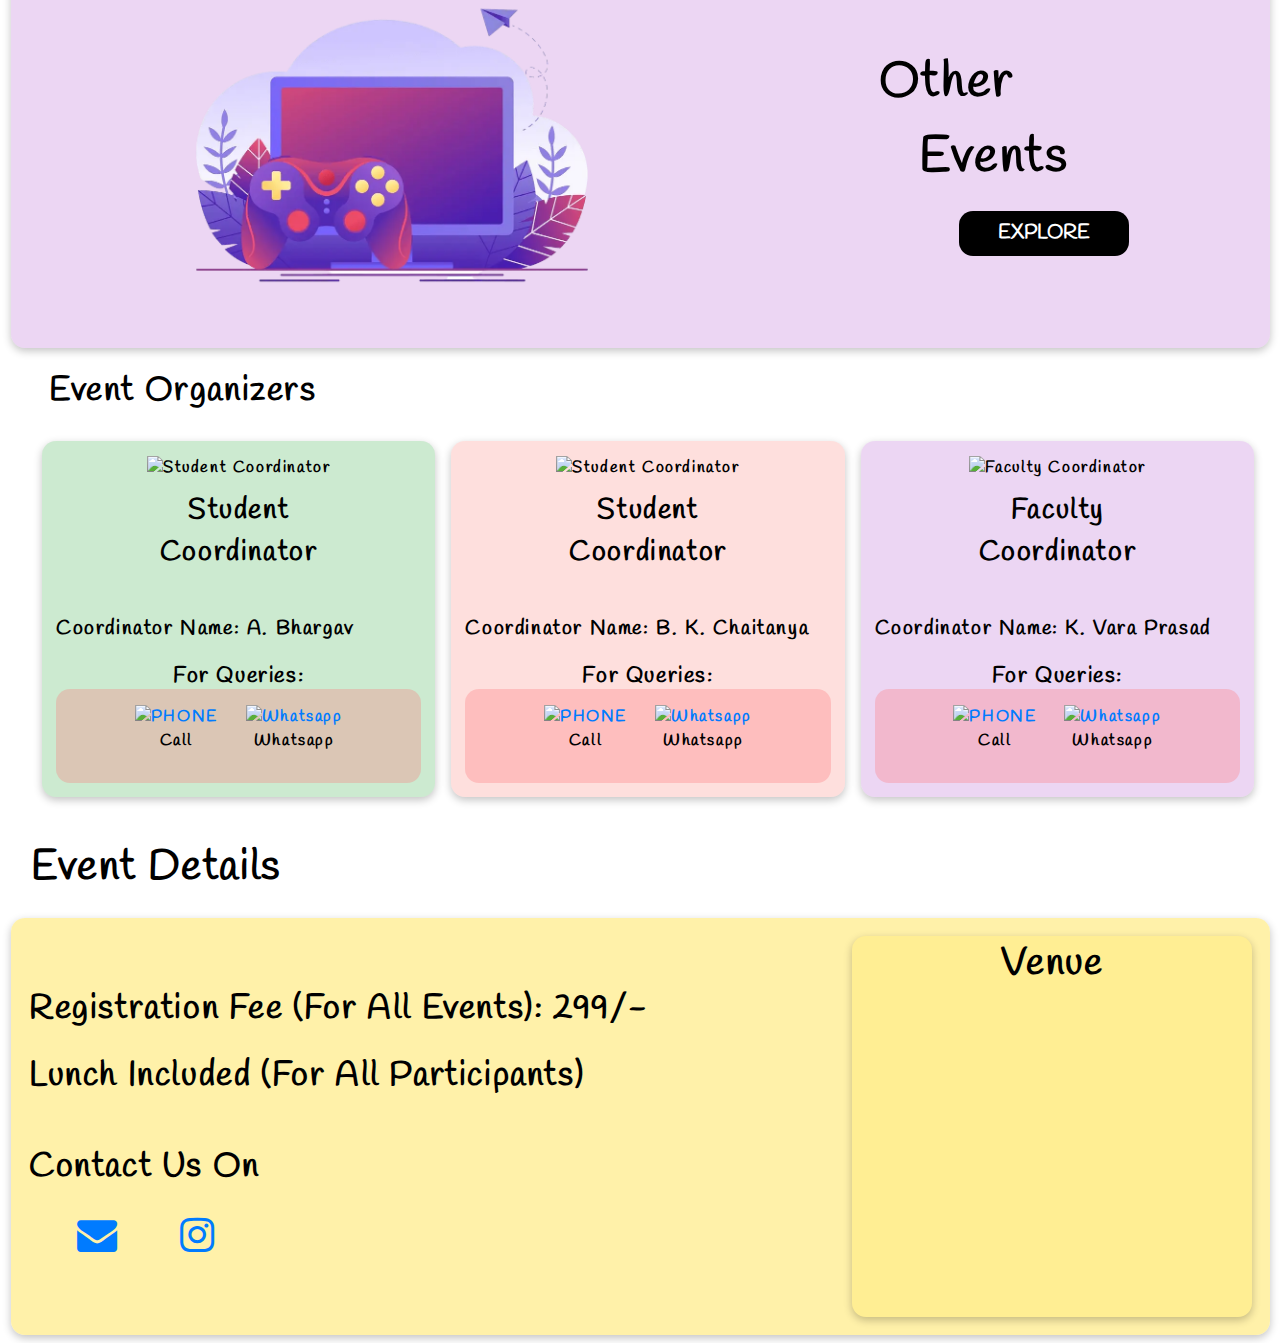
==== commit 2f366a64: "Update index.html" ====
--- a/index.html
+++ b/index.html
@@ -4,10 +4,6 @@
 <head>
     <meta charset="utf-8">
     <meta http-equiv="X-UA-Compatible" content="IE=edge">
-    <script src="https://code.jquery.com/jquery-3.5.1.slim.min.js" integrity="sha384-DfXdz2htPH0lsSSs5nCTpuj/zy4C+OGpamoFVy38MVBnE+IbbVYUew+OrCXaRkfj" crossorigin="anonymous"></script>
-    <script src="https://cdn.jsdelivr.net/npm/popper.js@1.16.1/dist/umd/popper.min.js" integrity="sha384-9/reFTGAW83EW2RDu2S0VKaIzap3H66lZH81PoYlFhbGU+6BZp6G7niu735Sk7lN" crossorigin="anonymous"></script>
-    <script src="https://stackpath.bootstrapcdn.com/bootstrap/4.5.2/js/bootstrap.min.js" integrity="sha384-B4gt1jrGC7Jh4AgTPSdUtOBvfO8shuf57BaghqFfPlYxofvL8/KUEfYiJOMMV+rV" crossorigin="anonymous"></script>
-    <link href="https://fonts.googleapis.com/icon?family=Material+Icons" rel="stylesheet">
     <link href="https://fonts.googleapis.com/css?family=Handlee" rel="stylesheet">
     <link rel="stylesheet" href="https://stackpath.bootstrapcdn.com/bootstrap/4.5.2/css/bootstrap.min.css" integrity="sha384-JcKb8q3iqJ61gNV9KGb8thSsNjpSL0n8PARn9HuZOnIxN0hoP+VmmDGMN5t9UJ0Z" crossorigin="anonymous">
     <link rel="stylesheet" href="https://cdnjs.cloudflare.com/ajax/libs/font-awesome/4.7.0/css/font-awesome.min.css">
@@ -20,112 +16,112 @@
     <div class="container1">
         <div>
             <a>
-                <img alt='VRSEC HEADER IMAGE' src='https://blogger.googleusercontent.com/img/b/R29vZ2xl/AVvXsEiseJN3YlOg0szMYJtjhSxl8MMRbQJvWcuc4gnte_iqrexrRraMHjdnx_qke2piwVZI9RpwYdIj3yaXx3wtwtPIAVUpO06EJ_PEae1AbCoqxCRdgP6hBtqL8dFMpv-gBQtTqnFdGPZ5Mf1OXoybWykHv2mpd8AtCUH7AiaIv4mUp1xWMFlHX9UEsaFV/s16000/VRSEC_Main-Header45453.png'
+                <img alt='VRSEC HEADER IMAGE' src='https://blogger.googleusercontent.com/img/b/R29vZ2xl/AVvXsEj1aMaI9poxmVliT-mPu4LKbRn2BDrdsxYfAtb-bff6X1J6nVOijctqndNCc-oyy_ijNlZBeln_w67E57HGcTZDcReyN-puLNGfFRM0emKG73hFvbe_6r8gbgnPiJS_CdJZYm_VKr3KvxbS8xRO4aeStnI6aJuooRGowa9k_lK7qdh4z10wPaDWoPme/s16000/VRSEC_Main-Header45453.webp'
                     class="header-footer-image" />
             </a>
         </div>
         <div class="container1 col">
             <div class="event-container" style="background: rgba(121, 173, 220, 0.5);">
                 <picture>
-                    <img src=".\explorika.webp" class="explorika-image" />
-                </picture>
-                <div>
-                    <p class="explorika-heading">Explorika 2k22</p>
-                    <p style="margin:-30px;"></p>
-                    <p style="font-size: 35px; font-weight: bold;"><span class="tab-space"></span>Beyond Your Bandwidth</p>
-                    <p style="margin:-10px;"></p>
-                    <p class="tagline"><span class="tab-space"></span>May 13 & 14 2k22</p>
-                    <div>
-                        <a href="#">
-                            <span class="tab-space"></span><span class="tab-space"></span><button class="brochure-button">DOWNLOAD BROCHURE</button>
-                        </a>
-                    </div>
-
-                </div>
-            </div>
-
-            <div class="event-container" style="background: rgba(173, 247, 182, 0.8);">
-                <div>
-                    <p class="technical-heading">Technical<br><span class="tab-space"></span>Events</p>
-                    <div>
-                        <a href="./technical.html">
-                            <span class="tab-space"></span><span class="tab-space"></span><button class="register-button">EXPLORE</button>
-                        </a>
-                    </div>
-                </div>
-                <picture>
-                    <img src=".\technical.webp" class="explorika-image" />
-                </picture>
-            </div>
-
-            <div class="event-container" style="background: rgba(230, 149, 151, 0.5);">
-                <picture>
-                    <img src=".\non-technical.webp" class="explorika-image" />
-                </picture>
-                <div>
-                    <p class="technical-heading" style="font-size: 50px;">Non-Technical<br><span class="tab-space"></span>Events</p>
-                    <div>
-                        <a href="./non-technical.html">
-                            <span class="tab-space"></span><span class="tab-space"></span><button class="register-button">EXPLORE</button>
-                        </a>
-                    </div>
-                </div>
-            </div>
-
-            <div class="event-container" style="background: rgba(255, 238, 147, 0.8);">
-                <div>
-                    <p class="technical-heading">Cultural<br><span class="tab-space"></span>Events</p>
-                    <div>
-                        <a href="./cultural.html">
-                            <span class="tab-space"></span><span class="tab-space"></span><button class="register-button">EXPLORE</button>
-                        </a>
-                    </div>
-                </div>
-                <picture>
-                    <img src=".\cultural.webp" class="explorika-image" />
-                </picture>
-            </div>
-
-            <div class="event-container" style="background: rgba(208, 153, 226, 0.4);">
-                <picture>
-                    <img src=".\other-events.webp" class="explorika-image" />
-                </picture>
-                <div>
-                    <p class="technical-heading" style="font-size: 50px;">Other<br><span class="tab-space"></span>Events</p>
-                    <div>
-                        <a href="./other.html">
-                            <span class="tab-space"></span><span class="tab-space"></span><button class="register-button">EXPLORE</button>
+                    <img src=".\explorika.webp" alt="explorika" class=" explorika-image " />
+                </picture>
+                <div>
+                    <p class="explorika-heading ">Explorika 2k22</p>
+                    <p style="margin:-30px; "></p>
+                    <p style="font-size: 35px; font-weight: bold; "><span class="tab-space "></span>Beyond Your Bandwidth</p>
+                    <p style="margin:-10px; "></p>
+                    <p class="tagline "><span class="tab-space "></span>May 13 & 14 2k22</p>
+                    <div>
+                        <a href="# ">
+                            <span class="tab-space "></span><span class="tab-space "></span><button class="brochure-button ">DOWNLOAD BROCHURE</button>
+                        </a>
+                    </div>
+
+                </div>
+            </div>
+
+            <div class="event-container " style="background: rgba(173, 247, 182, 0.8); ">
+                <div>
+                    <p class="technical-heading ">Technical<br><span class="tab-space "></span>Events</p>
+                    <div>
+                        <a href="./technical.html ">
+                            <span class="tab-space "></span><span class="tab-space "></span><button class="register-button ">EXPLORE</button>
+                        </a>
+                    </div>
+                </div>
+                <picture>
+                    <img src=".\technical.webp " alt="technical events " class="explorika-image " />
+                </picture>
+            </div>
+
+            <div class="event-container " style="background: rgba(230, 149, 151, 0.5); ">
+                <picture>
+                    <img src=".\non-technical.webp " alt="non-technical events " class="explorika-image " />
+                </picture>
+                <div>
+                    <p class="technical-heading " style="font-size: 50px; ">Non-Technical<br><span class="tab-space "></span>Events</p>
+                    <div>
+                        <a href="./non-technical.html ">
+                            <span class="tab-space "></span><span class="tab-space "></span><button class="register-button ">EXPLORE</button>
+                        </a>
+                    </div>
+                </div>
+            </div>
+
+            <div class="event-container " style="background: rgba(255, 238, 147, 0.8); ">
+                <div>
+                    <p class="technical-heading ">Cultural<br><span class="tab-space "></span>Events</p>
+                    <div>
+                        <a href="./cultural.html ">
+                            <span class="tab-space "></span><span class="tab-space "></span><button class="register-button ">EXPLORE</button>
+                        </a>
+                    </div>
+                </div>
+                <picture>
+                    <img src=".\cultural.webp " alt="cultural events " class="explorika-image " />
+                </picture>
+            </div>
+
+            <div class="event-container " style="background: rgba(208, 153, 226, 0.4); ">
+                <picture>
+                    <img src=".\other-events.webp " alt="other events " class="explorika-image " />
+                </picture>
+                <div>
+                    <p class="technical-heading " style="font-size: 50px; ">Other<br><span class="tab-space "></span>Events</p>
+                    <div>
+                        <a href="./other.html ">
+                            <span class="tab-space "></span><span class="tab-space "></span><button class="register-button ">EXPLORE</button>
                         </a>
                     </div>
                 </div>
             </div>
 
             <!--EVENT ORANIZERS-->
-            <div class="technical-events-container" id="EVENT-ORANIZERS">
-                <p class="technical-events-container-heading">Event Organizers</p>
-                <div class="row">
-                    <div class="event-cards col" style="background: rgba(0, 151, 19, 0.2);">
+            <div class="technical-events-container " id="EVENT-ORANIZERS ">
+                <p class="technical-events-container-heading ">Event Organizers</p>
+                <div class="row ">
+                    <div class="event-cards col " style="background: rgba(0, 151, 19, 0.2); ">
                         <div>
-                            <img src="https://blogger.googleusercontent.com/img/b/R29vZ2xl/AVvXsEhsW-2Yw6yNBRoUYpCvlkcT2wTu7hhLuBvMIJB8kWveekdMgQA-MVIawSSfBaLeHRDf1_UGwBWqxoEUtURL_vt0Qrdhj4GOAQ9BpU7fsGwYecUyKPrw2IVst17gmbsxyi9Qchv9pfxwQ2N9Ntk5BhnKu45qVC4GFJP4F3KWEFVV-b5uVgLhoRcL4i9K/s16000/graduating-student.png"
-                                class="event-card-icons">
-                        </div>
-                        <p style="margin:10px;"></p>
-                        <p class="cards-container-heading">Student<br>Coordinator</p>
+                            <img alt="Student Coordinator" src="https://blogger.googleusercontent.com/img/b/R29vZ2xl/AVvXsEhsW-2Yw6yNBRoUYpCvlkcT2wTu7hhLuBvMIJB8kWveekdMgQA-MVIawSSfBaLeHRDf1_UGwBWqxoEUtURL_vt0Qrdhj4GOAQ9BpU7fsGwYecUyKPrw2IVst17gmbsxyi9Qchv9pfxwQ2N9Ntk5BhnKu45qVC4GFJP4F3KWEFVV-b5uVgLhoRcL4i9K/s16000/graduating-student.png "
+                                class="event-card-icons ">
+                        </div>
+                        <p style="margin:10px; "></p>
+                        <p class="cards-container-heading ">Student<br>Coordinator</p>
                         <br>
-                        <p class="cards-container-description">Coordinator Name: A. Bhargav</p>
+                        <p class="cards-container-description ">Coordinator Name: A. Bhargav</p>
 
                         <!--for queries-->
-                        <div class="cards-forqueries-container">
-                            <p class="for-queries-heading">For Queries:</p>
-                            <div class="for-queries-icons-container">
-                                <div class="for-queries-icon-item">
-                                    <a href="tel:+917659986662" target="_blank">
+                        <div class="cards-forqueries-container ">
+                            <p class="for-queries-heading ">For Queries:</p>
+                            <div class="for-queries-icons-container ">
+                                <div class="for-queries-icon-item ">
+                                    <a href="tel:+917659986662 " target="_blank ">
                                         <img alt='PHONE' src='https://img.icons8.com/fluency/48/000000/phone.png'>
                                     </a>
                                     <p>Call</p>
                                 </div>
-                                <div class="for-queries-icon-item">
-                                    <a href="https://wa.me/+917659986662?text=Hii! I have a small query about *Explorika 2k22* can you please help me out." target="_blank">
+                                <div class="for-queries-icon-item ">
+                                    <a href="https://wa.me/+917659986662?text=Hii! I have a small query about *Explorika 2k22* can you please help me out. " target="_blank ">
                                         <img alt='Whatsapp' src='https://img.icons8.com/color/48/000000/whatsapp--v1.png' />
                                     </a>
                                     <p>Whatsapp</p>
@@ -133,27 +129,27 @@
                             </div>
                         </div>
                     </div>
-                    <div class="event-cards col" style="background: rgba(251, 148, 143, 0.3);">
+                    <div class="event-cards col " style="background: rgba(251, 148, 143, 0.3); ">
                         <div>
-                            <img src="https://blogger.googleusercontent.com/img/b/R29vZ2xl/AVvXsEhsW-2Yw6yNBRoUYpCvlkcT2wTu7hhLuBvMIJB8kWveekdMgQA-MVIawSSfBaLeHRDf1_UGwBWqxoEUtURL_vt0Qrdhj4GOAQ9BpU7fsGwYecUyKPrw2IVst17gmbsxyi9Qchv9pfxwQ2N9Ntk5BhnKu45qVC4GFJP4F3KWEFVV-b5uVgLhoRcL4i9K/s16000/graduating-student.png"
-                                class="event-card-icons">
-                        </div>
-                        <p style="margin:10px;"></p>
-                        <p class="cards-container-heading">Student<br>Coordinator</p>
+                            <img alt="Student Coordinator" src="https://blogger.googleusercontent.com/img/b/R29vZ2xl/AVvXsEhsW-2Yw6yNBRoUYpCvlkcT2wTu7hhLuBvMIJB8kWveekdMgQA-MVIawSSfBaLeHRDf1_UGwBWqxoEUtURL_vt0Qrdhj4GOAQ9BpU7fsGwYecUyKPrw2IVst17gmbsxyi9Qchv9pfxwQ2N9Ntk5BhnKu45qVC4GFJP4F3KWEFVV-b5uVgLhoRcL4i9K/s16000/graduating-student.png "
+                                class="event-card-icons ">
+                        </div>
+                        <p style="margin:10px; "></p>
+                        <p class="cards-container-heading ">Student<br>Coordinator</p>
                         <br>
-                        <p class="cards-container-description">Coordinator Name: B. K. Chaitanya</p>
+                        <p class="cards-container-description ">Coordinator Name: B. K. Chaitanya</p>
                         <!--for queries-->
-                        <div class="cards-forqueries-container">
-                            <p class="for-queries-heading">For Queries:</p>
-                            <div class="for-queries-icons-container">
-                                <div class="for-queries-icon-item">
-                                    <a href="tel:+918919475201" target="_blank">
+                        <div class="cards-forqueries-container ">
+                            <p class="for-queries-heading ">For Queries:</p>
+                            <div class="for-queries-icons-container ">
+                                <div class="for-queries-icon-item ">
+                                    <a href="tel:+918919475201 " target="_blank ">
                                         <img alt='PHONE' src='https://img.icons8.com/fluency/48/000000/phone.png'>
                                     </a>
                                     <p>Call</p>
                                 </div>
-                                <div class="for-queries-icon-item">
-                                    <a href="https://wa.me/+918919475201?text=Hii! I have a small query about *Explorika 2k22* can you please help me out." target="_blank">
+                                <div class="for-queries-icon-item ">
+                                    <a href="https://wa.me/+918919475201?text=Hii! I have a small query about *Explorika 2k22* can you please help me out. " target="_blank ">
                                         <img alt='Whatsapp' src='https://img.icons8.com/color/48/000000/whatsapp--v1.png' />
                                     </a>
                                     <p>Whatsapp</p>
@@ -161,26 +157,26 @@
                             </div>
                         </div>
                     </div>
-                    <div class="event-cards col" style="background: rgba(208, 153, 226, 0.4);">
+                    <div class="event-cards col " style="background: rgba(208, 153, 226, 0.4); ">
                         <div>
-                            <img src="https://img.icons8.com/external-nawicon-flat-nawicon/70/000000/external-teacher-back-to-school-nawicon-flat-nawicon.png">
-                        </div>
-                        <p style="margin:10px;"></p>
-                        <p class="cards-container-heading">Faculty<br>Coordinator</p>
+                            <img alt="Faculty Coordinator" src="https://img.icons8.com/external-nawicon-flat-nawicon/70/000000/external-teacher-back-to-school-nawicon-flat-nawicon.png ">
+                        </div>
+                        <p style="margin:10px; "></p>
+                        <p class="cards-container-heading ">Faculty<br>Coordinator</p>
                         <br>
-                        <p class="cards-container-description">Coordinator Name: K. Vara Prasad</p>
+                        <p class="cards-container-description ">Coordinator Name: K. Vara Prasad</p>
                         <!--for queries-->
-                        <div class="cards-forqueries-container">
-                            <p class="for-queries-heading">For Queries:</p>
-                            <div class="for-queries-icons-container">
-                                <div class="for-queries-icon-item">
-                                    <a href="tel:+919492980040" target="_blank">
+                        <div class="cards-forqueries-container ">
+                            <p class="for-queries-heading ">For Queries:</p>
+                            <div class="for-queries-icons-container ">
+                                <div class="for-queries-icon-item ">
+                                    <a href="tel:+919492980040 " target="_blank ">
                                         <img alt='PHONE' src='https://img.icons8.com/fluency/48/000000/phone.png'>
                                     </a>
                                     <p>Call</p>
                                 </div>
-                                <div class="for-queries-icon-item">
-                                    <a href="https://wa.me/+919492980040?text=Sir, I have a small query about *Explorika 2k22* can you please help me out." target="_blank">
+                                <div class="for-queries-icon-item ">
+                                    <a href="https://wa.me/+919492980040?text=Sir, I have a small query about *Explorika 2k22* can you please help me out. " target="_blank ">
                                         <img alt='Whatsapp' src='https://img.icons8.com/color/48/000000/whatsapp--v1.png' />
                                     </a>
                                     <p>Whatsapp</p>
@@ -190,23 +186,23 @@
                     </div>
                 </div>
             </div>
-            <p style="font-size: 42px; font-weight: bold;">Event Details</p>
-            <div class="event-details-container" style="background: rgba(255, 238, 147, 0.8);">
-                <div>
-                    <p style="font-size: 34px; font-weight: bold;">Registration Fee (For All Events): 299/-</p>
-                    <p style="font-size: 34px; font-weight: bold;">Lunch Included (For Participants)</p>
+            <p style="font-size: 42px; font-weight: bold; ">Event Details</p>
+            <div class="event-details-container " style="background: rgba(255, 238, 147, 0.8); ">
+                <div>
+                    <p style="font-size: 34px; font-weight: bold; ">Registration Fee (For All Events): 299/-</p>
+                    <p style="font-size: 34px; font-weight: bold; ">Lunch Included (For All Participants)</p>
                     <br>
-                    <p style="font-size: 34px; font-weight: bold;">Contact Us On</p>
-                    <div class="contact-icons">
-                        <span class="tab-space"></span><a class="mail" href="mailto:explorika2k22@gmail.com" target="_blank"><i class="fa fa-envelope" aria-hidden="true"></i></a><span class="tab-space"></span>
-                        <a class="ins " href="https://www.instagram.com/explorika2k22/" target="_blank"><i class="fa fa-instagram " aria-hidden="true "></i></a>
-                    </div>
-                </div>
-                <div style="background: rgba(255, 238, 147, 1); box-shadow: rgba(0, 0, 0, 0.24) 0px 3px 8px; border-radius: 14px;">
-                    <p style="font-size: 38px; font-weight: bold; text-align: center;">Venue</p>
-                    <a href="https://g.page/VRSECV?share">
-                        <iframe class="location" src="https://www.google.com/maps/embed?pb=!1m18!1m12!1m3!1d3825.8280947380645!2d80.69034111422923!3d16.484239932562108!2m3!1f0!2f0!3f0!3m2!1i1024!2i768!4f13.1!3m3!1m2!1s0x3a35fb1114035ebd%3A0xa8758fe94eff1a9d!2sVelagapudi%20Ramakrishna%20Siddhartha%20Engineering%20College!5e0!3m2!1sen!2sin!4v1650870693905!5m2!1sen!2sin"
-                            width="400" height="300" style="border:0;" allowfullscreen=" " referrerpolicy="no-referrer-when-downgrade"></iframe>
+                    <p style="font-size: 34px; font-weight: bold; ">Contact Us On</p>
+                    <div class="contact-icons ">
+                        <span class="tab-space "></span><a aria-label="Mail" class="mail " href="mailto:explorika2k22@gmail.com " target="_blank "><i class="fa fa-envelope " aria-hidden="true "></i></a><span class="tab-space "></span>
+                        <a class="ins " aria-label="instagram" href="https://www.instagram.com/explorika2k22/ " target="_blank "><i class="fa fa-instagram " aria-hidden="true "></i></a>
+                    </div>
+                </div>
+                <div style="background: rgba(255, 238, 147, 1); box-shadow: rgba(0, 0, 0, 0.24) 0px 3px 8px; border-radius: 14px; ">
+                    <a href="https://maps.app.goo.gl/HVjQdEMChjTAnmAb7">
+                        <p style="font-size: 38px; font-weight: bold; text-align: center; color: #000000; user-select: none; text-decoration: none;">Venue</p>
+                        <iframe class="location " src="https://www.google.com/maps/embed?pb=!1m18!1m12!1m3!1d3825.8280947380645!2d80.69034111422923!3d16.484239932562108!2m3!1f0!2f0!3f0!3m2!1i1024!2i768!4f13.1!3m3!1m2!1s0x3a35fb1114035ebd%3A0xa8758fe94eff1a9d!2sVelagapudi%20Ramakrishna%20Siddhartha%20Engineering%20College!5e0!3m2!1sen!2sin!4v1650870693905!5m2!1sen!2sin
+                        " title="college location " width="400 " height="300 " style="border:0; " allowfullscreen=" " referrerpolicy="no-referrer-when-downgrade "></iframe>
                     </a>
 
                 </div>
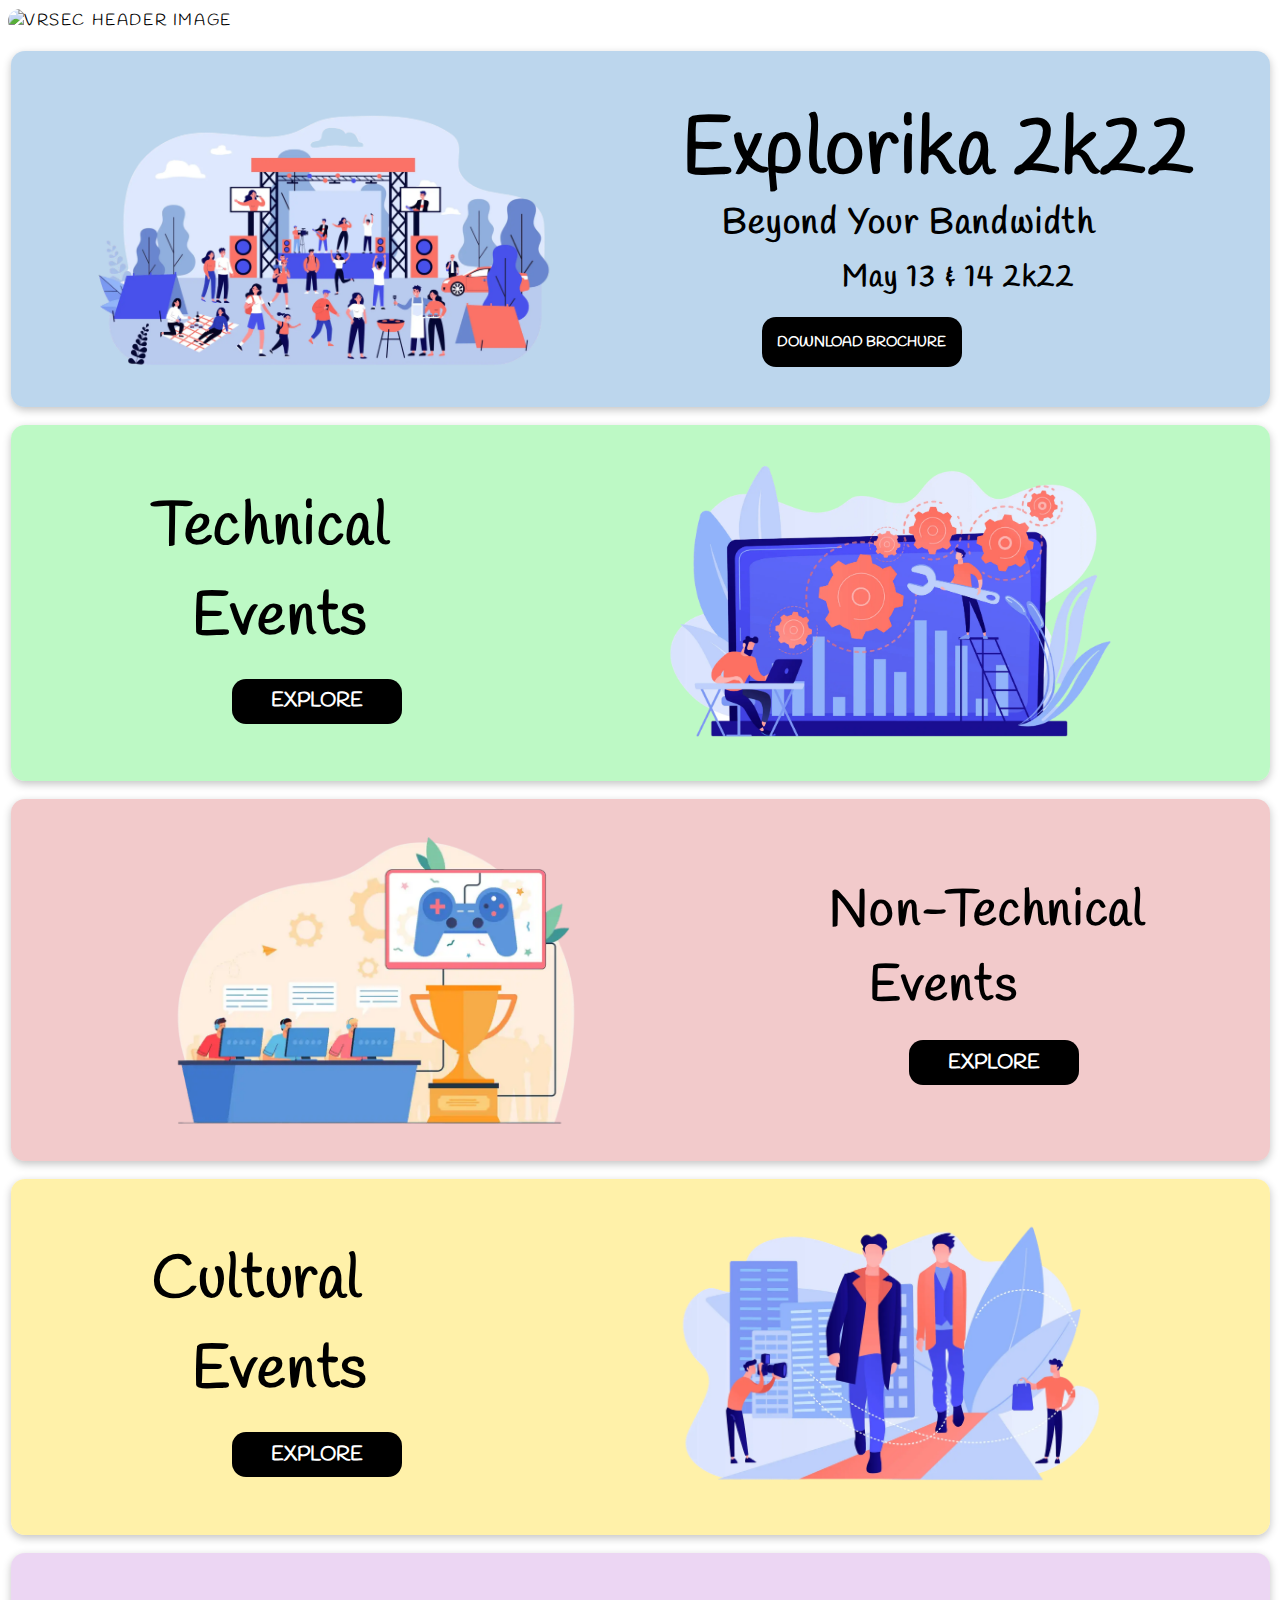
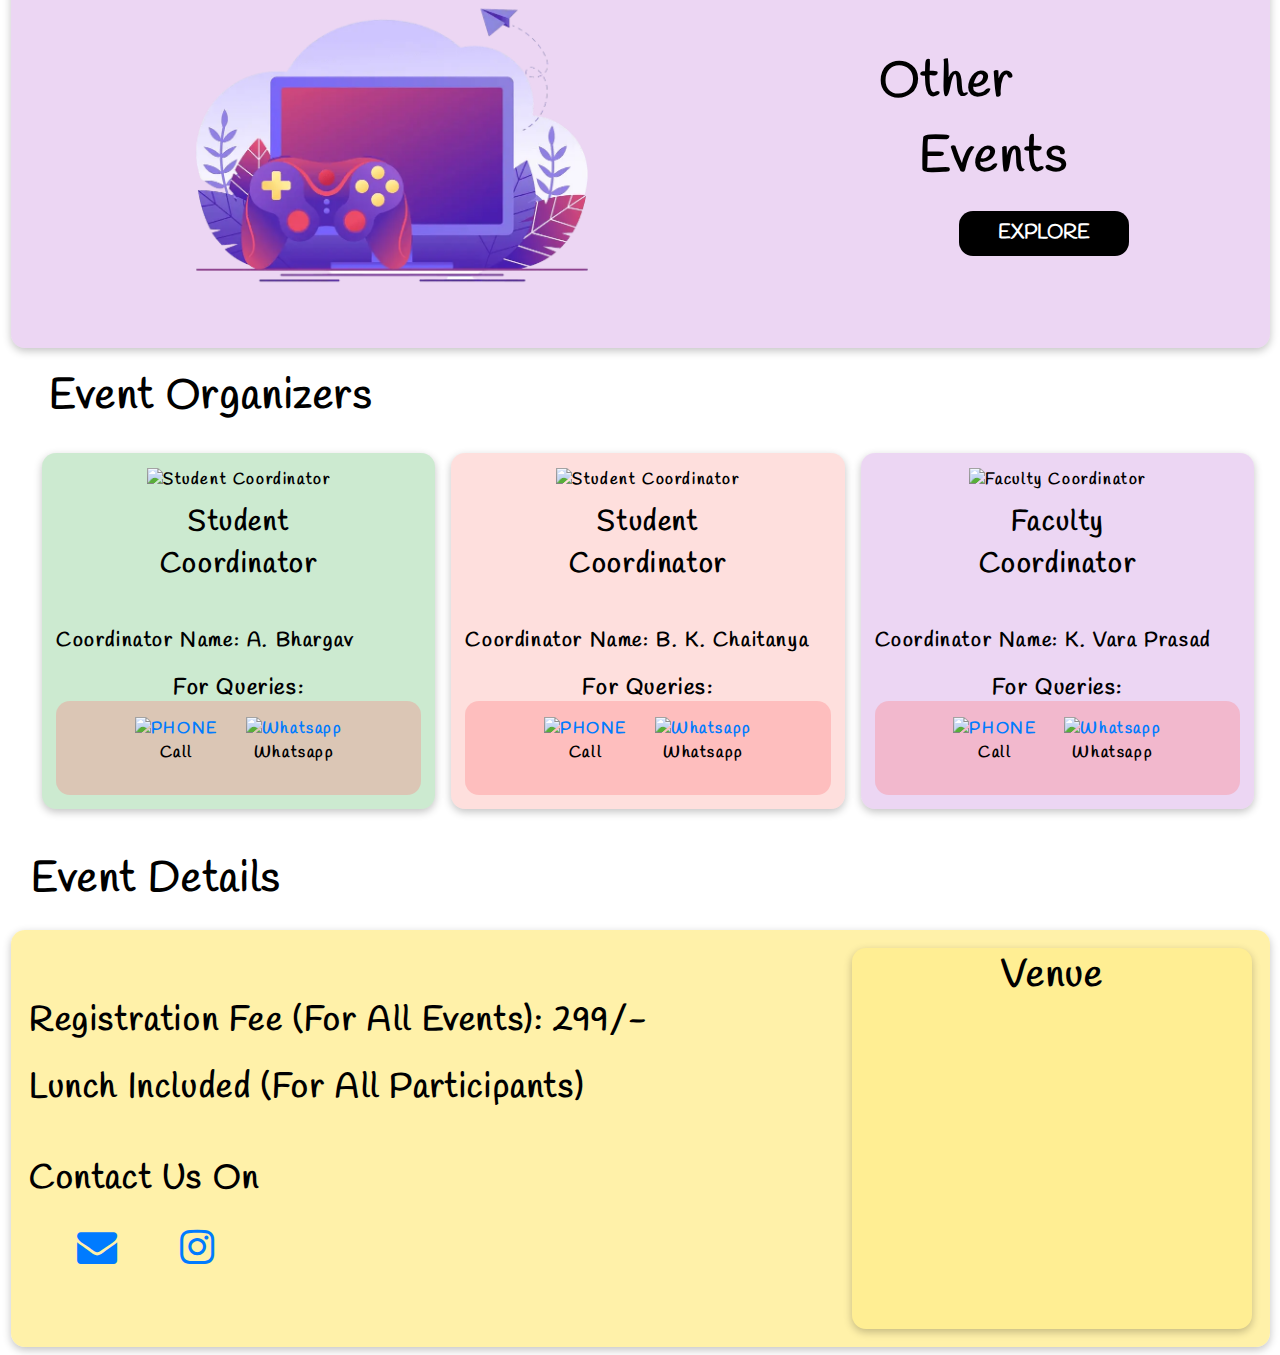
==== commit 2a398344: "Update index.html" ====
--- a/index.html
+++ b/index.html
@@ -98,7 +98,7 @@
 
             <!--EVENT ORANIZERS-->
             <div class="technical-events-container " id="EVENT-ORANIZERS ">
-                <p class="technical-events-container-heading ">Event Organizers</p>
+                <p style="font-size: 42px; font-weight: bold;">Event Organizers</p>
                 <div class="row ">
                     <div class="event-cards col " style="background: rgba(0, 151, 19, 0.2); ">
                         <div>
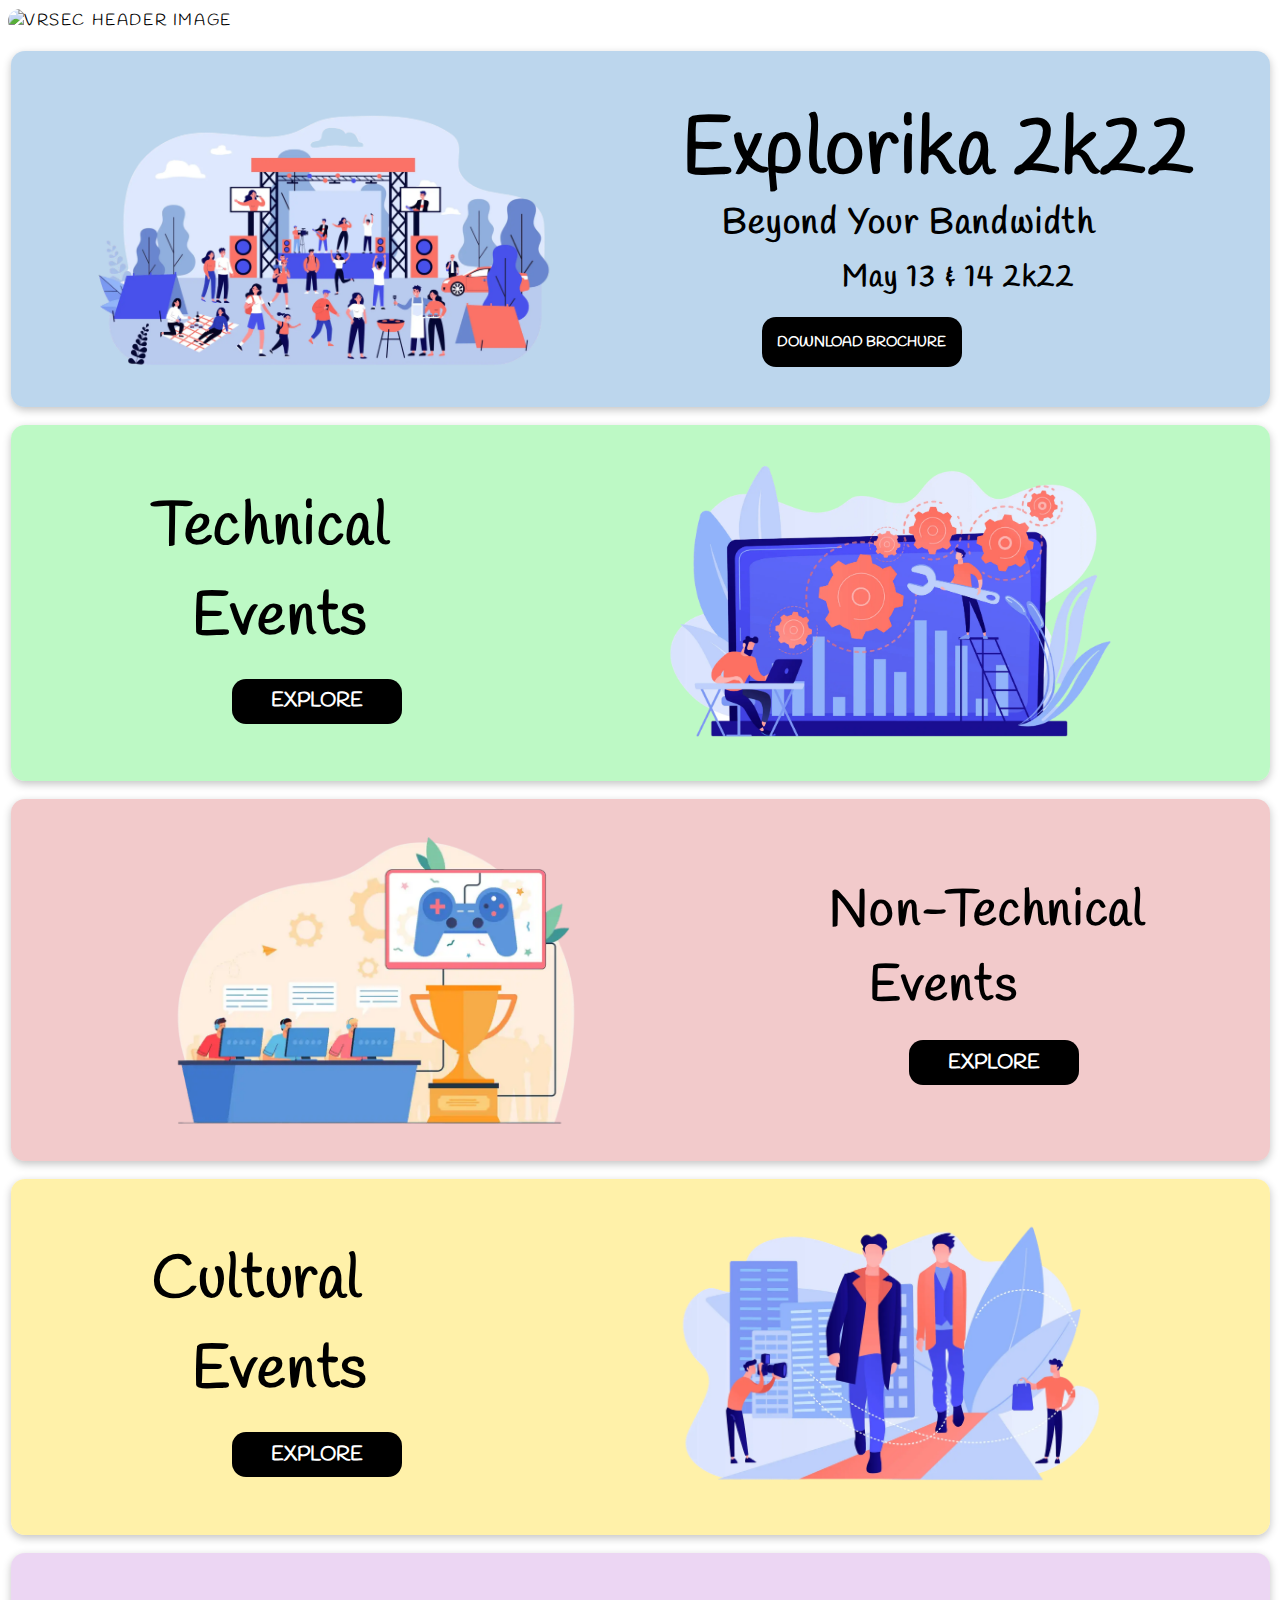
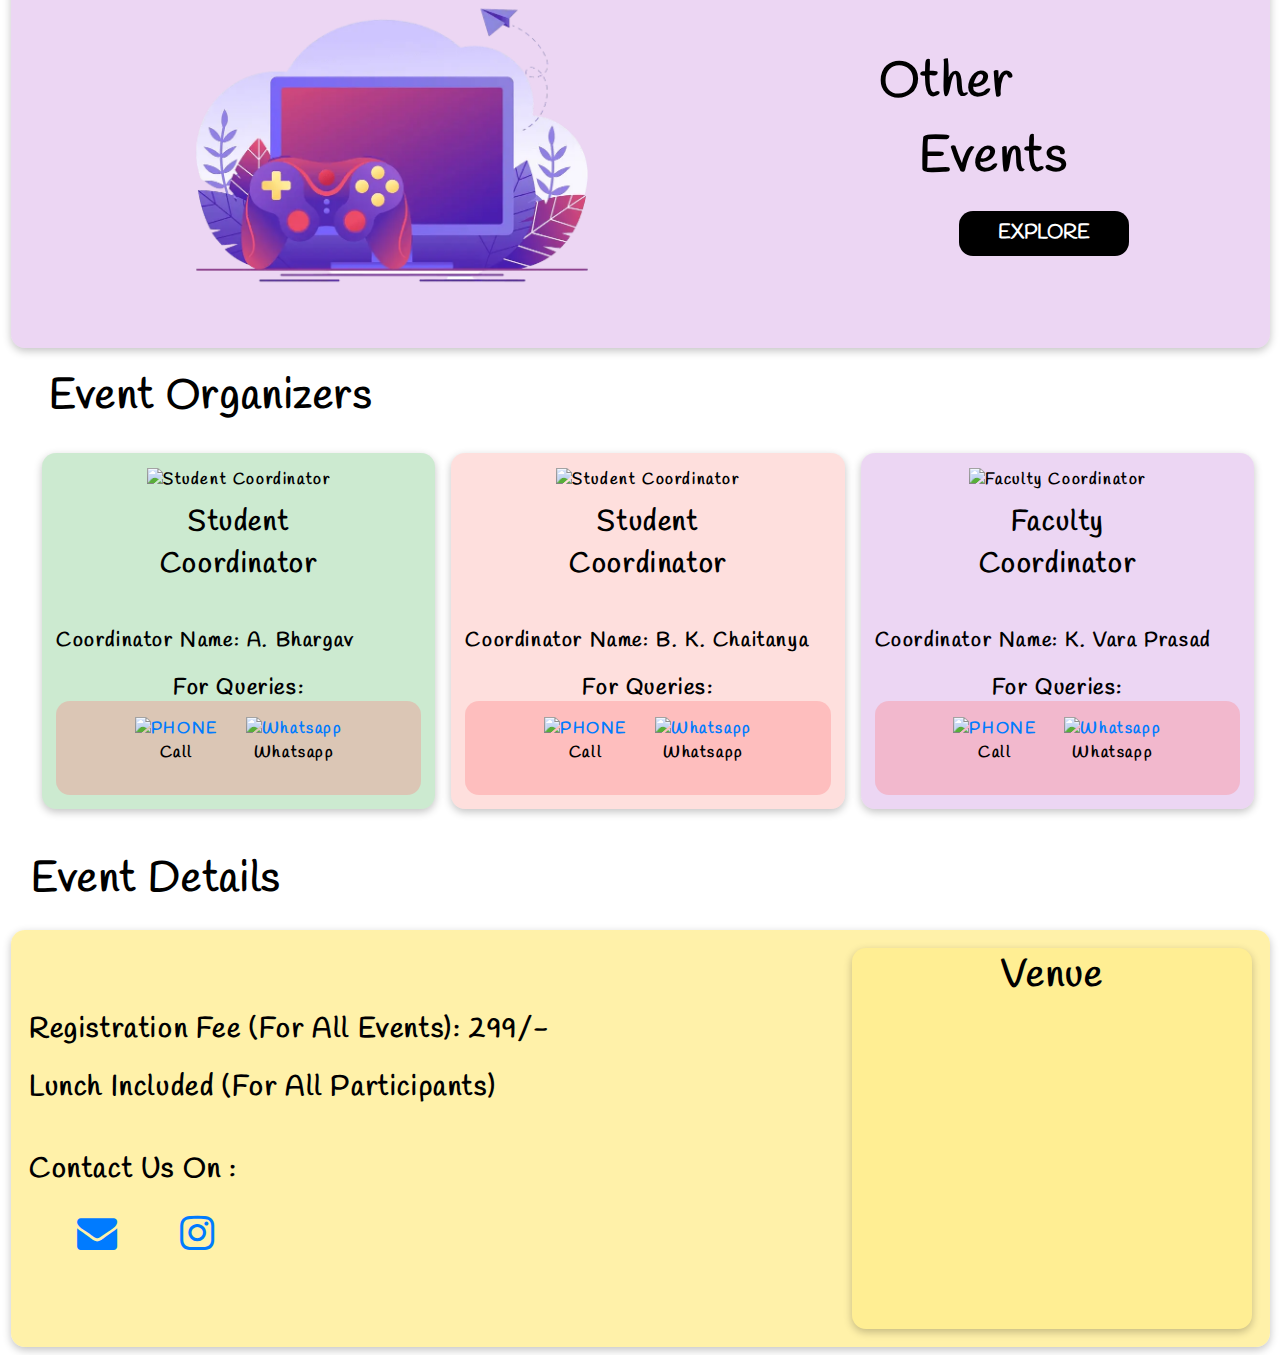
==== commit d7b458db: "Update index.html" ====
--- a/index.html
+++ b/index.html
@@ -189,10 +189,10 @@
             <p style="font-size: 42px; font-weight: bold; ">Event Details</p>
             <div class="event-details-container " style="background: rgba(255, 238, 147, 0.8); ">
                 <div>
-                    <p style="font-size: 34px; font-weight: bold; ">Registration Fee (For All Events): 299/-</p>
-                    <p style="font-size: 34px; font-weight: bold; ">Lunch Included (For All Participants)</p>
+                    <p style="font-size: 28px; font-weight: bold; ">Registration Fee (For All Events): 299/-</p>
+                    <p style="font-size: 28px; font-weight: bold; ">Lunch Included (For All Participants)</p>
                     <br>
-                    <p style="font-size: 34px; font-weight: bold; ">Contact Us On</p>
+                    <p style="font-size: 28px; font-weight: bold; ">Contact Us On :</p>
                     <div class="contact-icons ">
                         <span class="tab-space "></span><a aria-label="Mail" class="mail " href="mailto:explorika2k22@gmail.com " target="_blank "><i class="fa fa-envelope " aria-hidden="true "></i></a><span class="tab-space "></span>
                         <a class="ins " aria-label="instagram" href="https://www.instagram.com/explorika2k22/ " target="_blank "><i class="fa fa-instagram " aria-hidden="true "></i></a>
@@ -200,7 +200,7 @@
                 </div>
                 <div style="background: rgba(255, 238, 147, 1); box-shadow: rgba(0, 0, 0, 0.24) 0px 3px 8px; border-radius: 14px; ">
                     <a href="https://maps.app.goo.gl/HVjQdEMChjTAnmAb7">
-                        <p style="font-size: 38px; font-weight: bold; text-align: center; color: #000000; user-select: none; text-decoration: none;">Venue</p>
+                        <p style="font-size: 38px; font-weight: bold; text-align: center; color: #000000; text-decoration: none;">Venue</p>
                         <iframe class="location " src="https://www.google.com/maps/embed?pb=!1m18!1m12!1m3!1d3825.8280947380645!2d80.69034111422923!3d16.484239932562108!2m3!1f0!2f0!3f0!3m2!1i1024!2i768!4f13.1!3m3!1m2!1s0x3a35fb1114035ebd%3A0xa8758fe94eff1a9d!2sVelagapudi%20Ramakrishna%20Siddhartha%20Engineering%20College!5e0!3m2!1sen!2sin!4v1650870693905!5m2!1sen!2sin
                         " title="college location " width="400 " height="300 " style="border:0; " allowfullscreen=" " referrerpolicy="no-referrer-when-downgrade "></iframe>
                     </a>
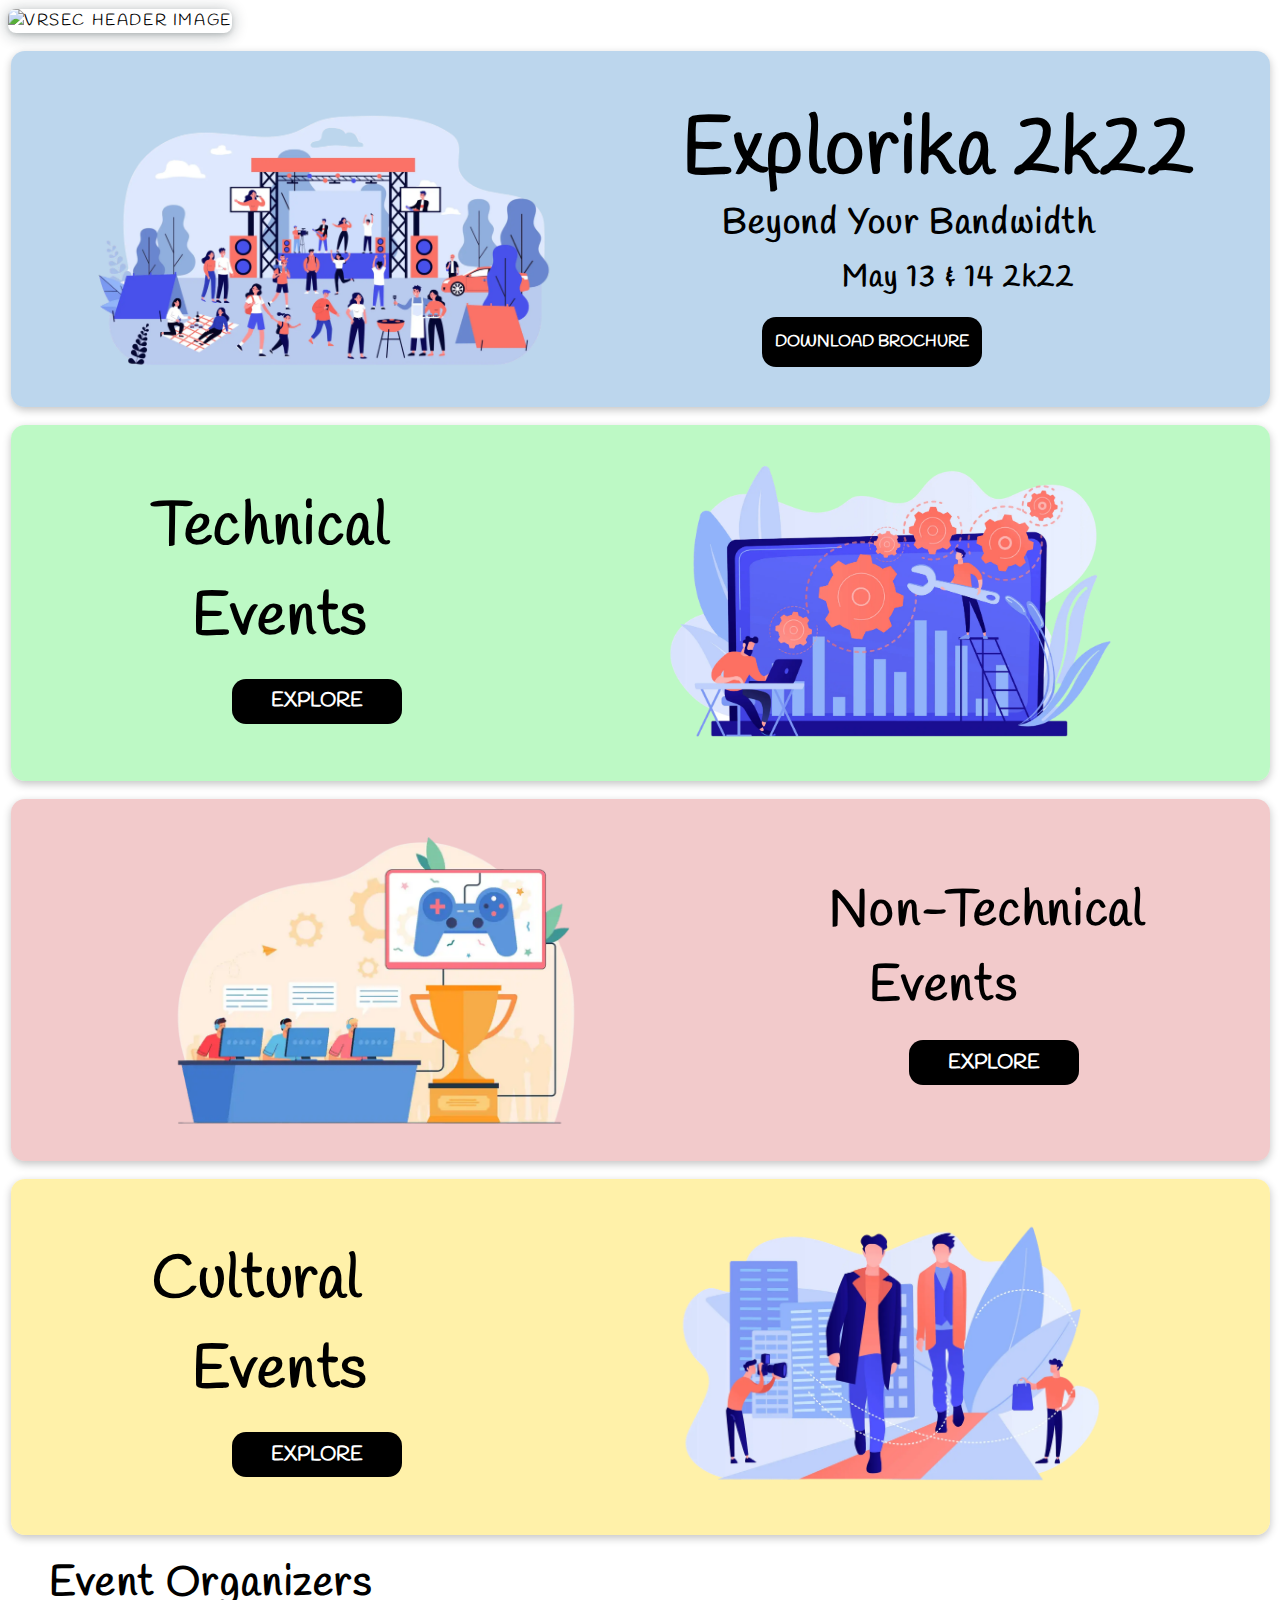
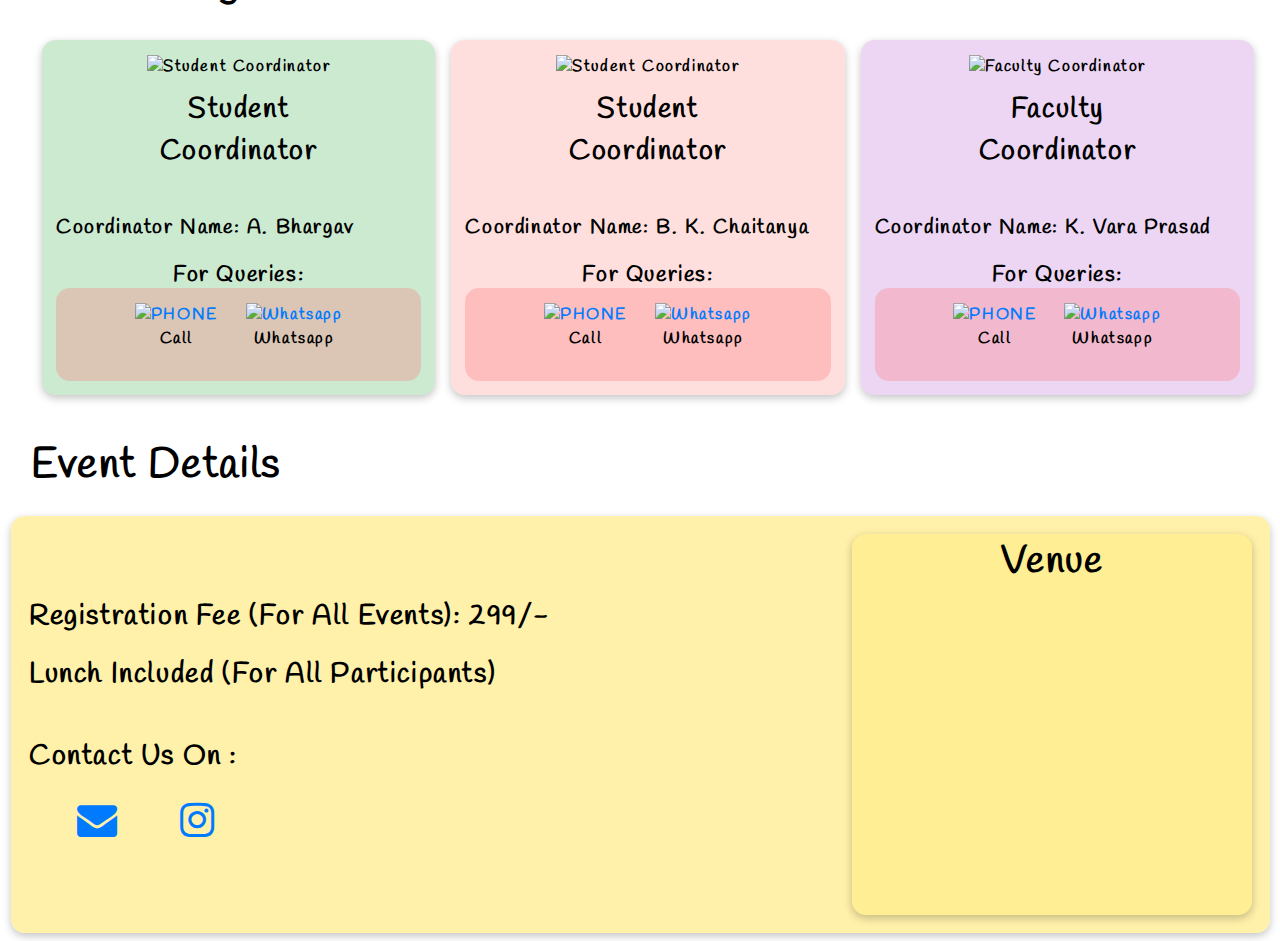
==== commit b8324b82: "Update index.html" ====
--- a/index.html
+++ b/index.html
@@ -32,11 +32,10 @@
                     <p style="margin:-10px; "></p>
                     <p class="tagline "><span class="tab-space "></span>May 13 & 14 2k22</p>
                     <div>
-                        <a href="# ">
+                        <a href="#">
                             <span class="tab-space "></span><span class="tab-space "></span><button class="brochure-button ">DOWNLOAD BROCHURE</button>
                         </a>
                     </div>
-
                 </div>
             </div>
 
@@ -82,24 +81,10 @@
                 </picture>
             </div>
 
-            <div class="event-container " style="background: rgba(208, 153, 226, 0.4); ">
-                <picture>
-                    <img src=".\other-events.webp " alt="other events " class="explorika-image " />
-                </picture>
-                <div>
-                    <p class="technical-heading " style="font-size: 50px; ">Other<br><span class="tab-space "></span>Events</p>
-                    <div>
-                        <a href="./other.html ">
-                            <span class="tab-space "></span><span class="tab-space "></span><button class="register-button ">EXPLORE</button>
-                        </a>
-                    </div>
-                </div>
-            </div>
-
             <!--EVENT ORANIZERS-->
             <div class="technical-events-container " id="EVENT-ORANIZERS ">
                 <p style="font-size: 42px; font-weight: bold;">Event Organizers</p>
-                <div class="row ">
+                <div class="row">
                     <div class="event-cards col " style="background: rgba(0, 151, 19, 0.2); ">
                         <div>
                             <img alt="Student Coordinator" src="https://blogger.googleusercontent.com/img/b/R29vZ2xl/AVvXsEhsW-2Yw6yNBRoUYpCvlkcT2wTu7hhLuBvMIJB8kWveekdMgQA-MVIawSSfBaLeHRDf1_UGwBWqxoEUtURL_vt0Qrdhj4GOAQ9BpU7fsGwYecUyKPrw2IVst17gmbsxyi9Qchv9pfxwQ2N9Ntk5BhnKu45qVC4GFJP4F3KWEFVV-b5uVgLhoRcL4i9K/s16000/graduating-student.png "
@@ -204,7 +189,6 @@
                         <iframe class="location " src="https://www.google.com/maps/embed?pb=!1m18!1m12!1m3!1d3825.8280947380645!2d80.69034111422923!3d16.484239932562108!2m3!1f0!2f0!3f0!3m2!1i1024!2i768!4f13.1!3m3!1m2!1s0x3a35fb1114035ebd%3A0xa8758fe94eff1a9d!2sVelagapudi%20Ramakrishna%20Siddhartha%20Engineering%20College!5e0!3m2!1sen!2sin!4v1650870693905!5m2!1sen!2sin
                         " title="college location " width="400 " height="300 " style="border:0; " allowfullscreen=" " referrerpolicy="no-referrer-when-downgrade "></iframe>
                     </a>
-
                 </div>
             </div>
         </div>
--- a/styleshome.css
+++ b/styleshome.css
@@ -16,8 +16,9 @@
 .header-footer-image {
     width: 100%;
     height: auto;
-    border-radius: 14px;
-    user-select: none;
+    user-select: none;
+    border-radius: 8px;
+    box-shadow: rgba(14, 30, 37, 0.12) 0px 2px 4px 0px, rgba(14, 30, 37, 0.32) 0px 2px 16px 0px;
 }
 
 .b-center {
@@ -195,8 +196,8 @@
     color: #ffffff;
     background-color: #000000;
     height: 50px;
-    width: 200px;
-    font-size: 14px;
+    width: 220px;
+    font-size: 16px;
     text-align: center;
     font-weight: bold;
     border-radius: 14px;
@@ -237,4 +238,4 @@
     100% {
         transform: translateY(-20px);
     }
-}+}
